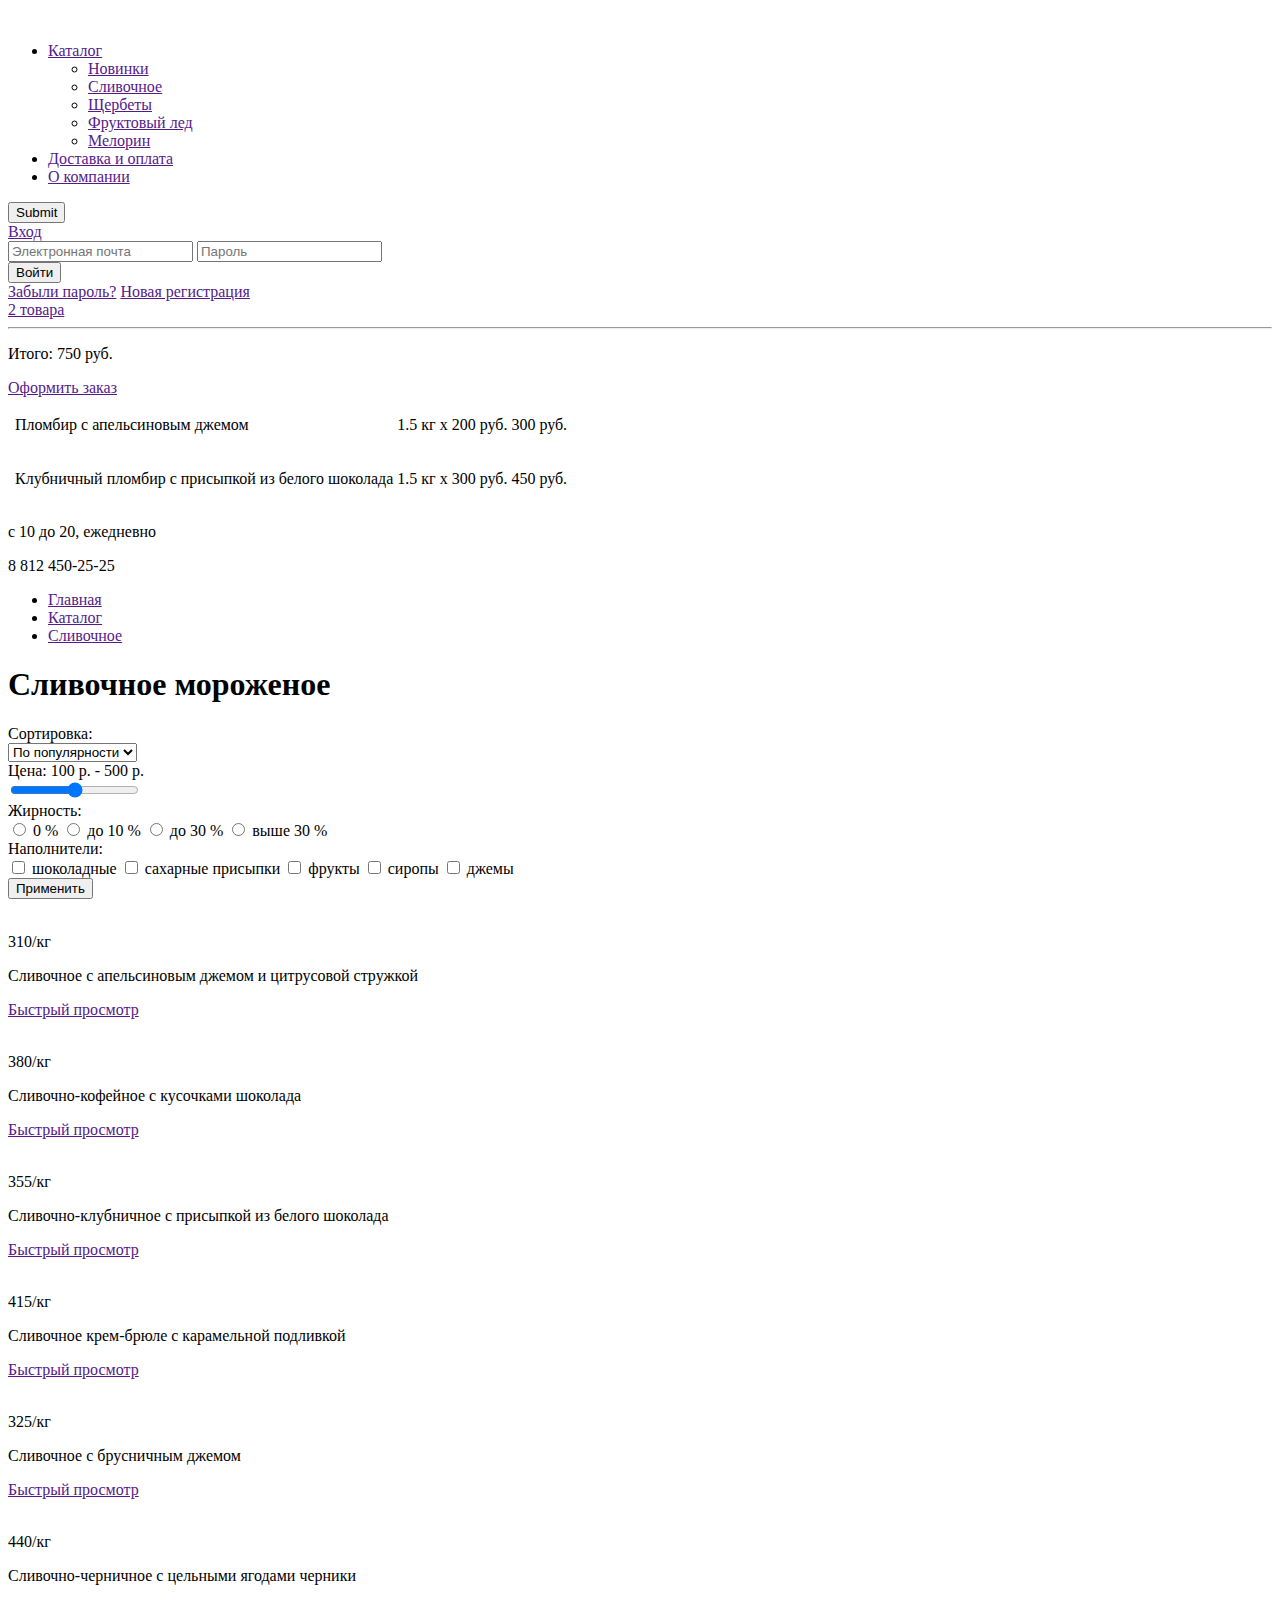
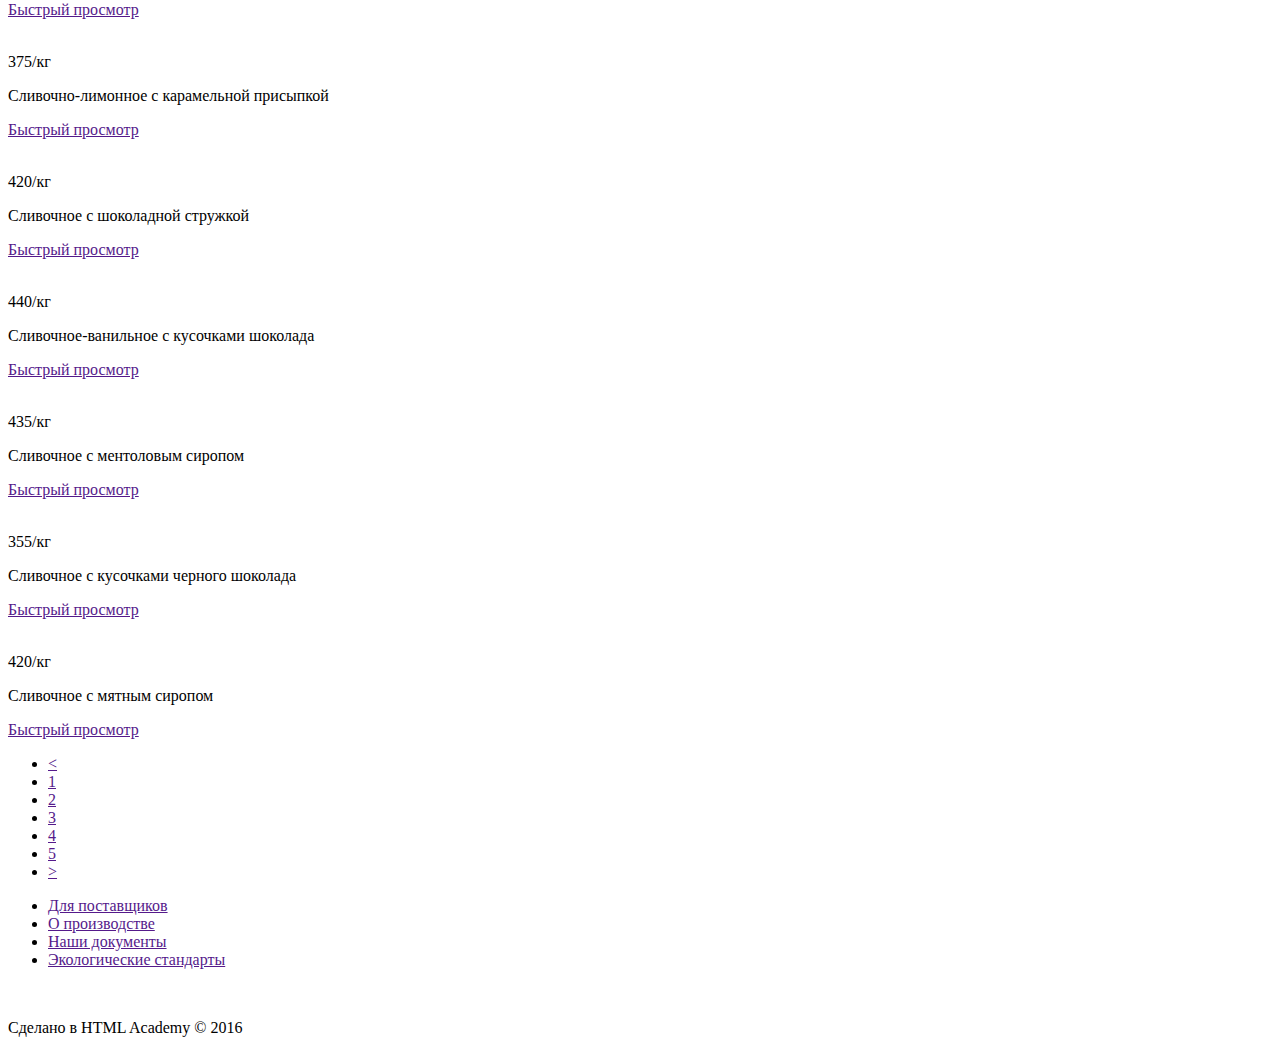
==== gllacy-catalog.html @ ba464c96 "Сделана заготовка css файла для index" ====
<!DOCTYPE html>
<html>
  <head>
    <meta charset="utf-8">
    <title></title>
  </head>
  <body>
    <div class="page-wrapper">
      <header class="page-header">
        <div class="page-header__wrapper">
          <div class="logo">
            <img src="" alt="">
          </div>
          <ul class="main-nav">
            <li href="" class="main-nav__item"><a href="" class="main-nav__link">Каталог</a></li>
              <ul class="inner-list">
                <li class="inner-list__item"><a href="" class="inner-list__link">Новинки</a></li>
                <li class="inner-list__item"><a href="" class="inner-list__link">Сливочное</a></li>
                <li class="inner-list__item"><a href="" class="inner-list__link">Щербеты</a></li>
                <li class="inner-list__item"><a href="" class="inner-list__link">Фруктовый лед</a></li>
                <li class="inner-list__item"><a href="" class="inner-list__link">Мелорин</a></li>
              </ul>
            </li>
            <li class="main-nav__item">
              <a href="" class="main-nav__link">Доставка и оплата</a>
            </li>
            <li class="main-nav__item">
              <a href="" class="main-nav__link">О компании</a>
            </li>
          </ul>
          <div class="userblock">
            <div class="userblock__item userblock__item--search">
              <form action="">
                <input type="submit" placeholder="Что ищем?">
              </form>
            </div>
            <div class="userblock__item">
              <a href="" class="userblock-link">Вход</a>
              <form action="">
                <div class="field-text  field-group">
                  <div class="field-text__wrapper">
                    <label class="field-text__item">
                      <input class="field-text__input" type="text" placeholder="Электронная почта">
                      <span class="field-text__text"></span>
                    </label>
                    <label class="field-text__item">
                      <input class="field-text__input" type="text" placeholder="Пароль">
                      <span class="field-text__text"></span>
                    </label>
                  </div>
                </div>
                <div class="field-action">
                  <input class="field-action__btn btn" type="submit" value="Войти">
                </div>
                <a href="" class="link">Забыли пароль?</a>
                <a href="" class="link">Новая регистрация</a>
              </form>
            </div>
            <div class="userblock__item">
              <a href="" class="userblock__link userblock__link--fullbasket">2 товара</a>
              <table class="userblock-basket">
                <tr class="userblock-basket__item">
                  <td>
                    <img src="" alt="" class="userblock-basket__img">
                  </td>
                  <td class="userblock-basket__description">
                    <p class="userblock-basket__description-text">Пломбир с апельсиновым джемом</p>
                  </td>
                  <td class="userblock-basket__weight">
                    <p class="userblock-basket__weight-text">1.5 кг x 200 руб.</p>
                  </td>
                  <td class="userblock-basket__prize">
                    <p class="userblock-basket__prize-text">300 руб.</p>
                  </td>
                </tr>
                <tr class="userblock-basket__item">
                  <td>
                    <img src="" alt="" class="userblock-basket__img">
                  </td>
                  <td class="userblock-basket__description">
                    <p class="userblock-basket__description-text">Клубничный пломбир с присыпкой из белого шоколада</p>
                  </td>
                  <td class="userblock-basket__weight">
                    <p class="userblock-basket__weight-text">1.5 кг x 300 руб.</p>
                  </td>
                  <td class="userblock-basket__prize">
                    <p class="userblock-basket__prize-text">450 руб.</p>
                  </td>
                </tr>
                <hr class="hr">
                <p class="userblock-basket__text">Итого: 750 руб.</p>
                <a href="" class="btn userblock-basket__link">Оформить заказ</a>
              </table>
            </div>
          </div>
          <div class="userblock-info">
            <p class="userblock-text">с 10 до 20, ежедневно</p>
            <p class="userblock-text userblock-text--bold">8 812 450-25-25</p>
          </div>
      </header>
      <main>
        <ul class="breadcrumbs">
          <li class="breadcrumbs-item"><a href="" class="breadcrumbs__link">Главная</a></li>
          <li class="breadcrumbs-item"><a href="" class="breadcrumbs__link">Каталог</a></li>
          <li class="breadcrumbs-item"><a href="" class="breadcrumbs__link">Сливочное</a></li>
        </ul>
        <h1>Сливочное мороженое</h1>
        <form>
          <div class="field-select  field-group">
            <div class="field-select__title">Сортировка:</div>
            <div class="field-select__wrapper">
              <label class="field-select__item">
                <select class="field-select__select" name="">
                  <option class="field-select__select-item">По популярности</option>
                  <option class="field-select__select-item">По Цене</option>
                  <option class="field-select__select-item">По рейтингу</option>
                </select>
              </label>
            </div>
          </div>
          <div class="field-checkbox  field-group">
            <div class="field-checkbox__title">Цена: 100 р. - 500 р.</div>
            <div class="field-checkbox__wrapper">
              <label class="field-checkbox__item">
                <input type="range" id="prize" name="dayscount" min="0" max="800" step="100">
              </label>
            </div>
          </div>
          <div class="field-radio  field-group">
            <div class="field-radio__title">Жирность:</div>
            <div class="field-radio__wrapper">
              <label class="field-radio__item">
                <input class="field-radio__input" type="radio">
                <span class="field-radio__text">0 %</span>
              </label>
              <label class="field-radio__item">
                <input class="field-radio__input" type="radio">
                <span class="field-radio__text">до 10 %</span>
              </label>
              <label class="field-radio__item">
                <input class="field-radio__input" type="radio">
                <span class="field-radio__text">до 30 %</span>
              </label>
              <label class="field-radio__item">
                <input class="field-radio__input" type="radio">
                <span class="field-radio__text">выше 30 %</span>
              </label>
            </div>
          </div>
          <div class="field-checkbox  field-group">
            <div class="field-checkbox__title">Наполнители:</div>
            <div class="field-checkbox__wrapper">
              <label class="field-checkbox__item">
                <input class="field-checkbox__input" type="checkbox">
                <span class="field-checkbox__text">шоколадные</span>
              </label>
              <label class="field-checkbox__item">
                <input class="field-checkbox__input" type="checkbox">
                <span class="field-checkbox__text">сахарные присыпки</span>
              </label>
              <label class="field-checkbox__item">
                <input class="field-checkbox__input" type="checkbox">
                <span class="field-checkbox__text">фрукты</span>
              </label>
              <label class="field-checkbox__item">
                <input class="field-checkbox__input" type="checkbox">
                <span class="field-checkbox__text">сиропы</span>
              </label>
              <label class="field-checkbox__item">
                <input class="field-checkbox__input" type="checkbox">
                <span class="field-checkbox__text">джемы</span>
              </label>
            </div>
          </div>
          <div class="field-action">
              <input class="field-action__btn btn" type="submit" value="Применить">
          </div>
        </form>
        <section class="products">
          <article class="product-item">
            <div class="product-item__img">
              <img src="" alt="">
            </div>
            <p class="product-item__prize"><span>310/</span>кг</p>
            <p class="product-item__description">Сливочное с апельсиновым джемом и цитрусовой стружкой</p>
            <a href="" class="product-item__link btn">Быстрый просмотр</a>
          </article>
          <article class="product-item">
            <div class="product-item__img">
              <img src="" alt="">
            </div>
            <p class="product-item__prize"><span>380/</span>кг</p>
            <p class="product-item__description">Сливочно-кофейное с кусочками шоколада</p>
            <a href="" class="product-item__link btn">Быстрый просмотр</a>
          </article>
          <article class="product-item">
            <div class="product-item__img">
              <img src="" alt="">
            </div>
            <p class="product-item__prize"><span>355/</span>кг</p>
            <p class="product-item__description">Сливочно-клубничное с присыпкой из белого шоколада</p>
            <a href="" class="product-item__link btn">Быстрый просмотр</a>
          </article>
          <article class="product-item">
            <div class="product-item__img">
              <img src="" alt="">
            </div>
            <p class="product-item__prize"><span>415/</span>кг</p>
            <p class="product-item__description">Сливочное крем-брюле с карамельной подливкой</p>
            <a href="" class="product-item__link btn">Быстрый просмотр</a>
          </article>
          <article class="product-item">
            <div class="product-item__img">
              <img src="" alt="">
            </div>
            <p class="product-item__prize"><span>325/</span>кг</p>
            <p class="product-item__description">Сливочное с брусничным джемом</p>
            <a href="" class="product-item__link btn">Быстрый просмотр</a>
          </article>
          <article class="product-item">
            <div class="product-item__img">
              <img src="" alt="">
            </div>
            <p class="product-item__prize"><span>440/</span>кг</p>
            <p class="product-item__description">Сливочно-черничное с цельными ягодами черники</p>
            <a href="" class="product-item__link btn">Быстрый просмотр</a>
          </article>
          <article class="product-item">
            <div class="product-item__img">
              <img src="" alt="">
            </div>
            <p class="product-item__prize"><span>375/</span>кг</p>
            <p class="product-item__description">Сливочно-лимонное с карамельной присыпкой</p>
            <a href="" class="product-item__link btn">Быстрый просмотр</a>
          </article>
          <article class="product-item">
            <div class="product-item__img">
              <img src="" alt="">
            </div>
            <p class="product-item__prize"><span>420/</span>кг</p>
            <p class="product-item__description">Сливочное с шоколадной стружкой</p>
            <a href="" class="product-item__link btn">Быстрый просмотр</a>
          </article>
          <article class="product-item">
            <div class="product-item__img">
              <img src="" alt="">
            </div>
            <p class="product-item__prize"><span>440/</span>кг</p>
            <p class="product-item__description">Сливочное-ванильное с кусочками шоколада</p>
            <a href="" class="product-item__link btn">Быстрый просмотр</a>
          </article>
          <article class="product-item">
            <div class="product-item__img">
              <img src="" alt="">
            </div>
            <p class="product-item__prize"><span>435/</span>кг</p>
            <p class="product-item__description">Сливочное с ментоловым сиропом</p>
            <a href="" class="product-item__link btn">Быстрый просмотр</a>
          </article>
          <article class="product-item">
            <div class="product-item__img">
              <img src="" alt="">
            </div>
            <p class="product-item__prize"><span>355/</span>кг</p>
            <p class="product-item__description">Сливочное с кусочками черного шоколада</p>
            <a href="" class="product-item__link btn">Быстрый просмотр</a>
          </article>
          <article class="product-item">
            <div class="product-item__img">
              <img src="" alt="">
            </div>
            <p class="product-item__prize"><span>420/</span>кг</p>
            <p class="product-item__description">Сливочное с мятным сиропом</p>
            <a href="" class="product-item__link btn">Быстрый просмотр</a>
          </article>
        </section>
        <ul class="pagination">
          <li class="pagination__item"><a href="" class="pagination__link"><</a></li>
          <li class="pagination__item"><a href="" class="pagination__link">1</a></li>
          <li class="pagination__item"><a href="" class="pagination__link">2</a></li>
          <li class="pagination__item"><a href="" class="pagination__link">3</a></li>
          <li class="pagination__item"><a href="" class="pagination__link">4</a></li>
          <li class="pagination__item"><a href="" class="pagination__link">5</a></li>
          <li class="pagination__item"><a href="" class="pagination__link">></a></li>
        </ul>
      </main>
      <footer class="page-footer">
        <div class="page-footer__wrapper">
          <div class="social-block">
            <a href="" class="social-item social-item--twitter"></a>
            <a href="" class="social-item social-item--instagram"></a>
            <a href="" class="social-item social-item--fb"></a>
            <a href="" class="social-item social-item--vk"></a>
          </div>
          <ul class="footer-links">
              <li class="footer-links__item"><a href="" class="footer-links__link">Для поставщиков</a></li>
              <li class="footer-links__item"><a href="" class="footer-links__link">О производстве</a></li>
              <li class="footer-links__item"><a href="" class="footer-links__link">Наши документы</a></li>
              <li class="footer-links__item"><a href="" class="footer-links__link">Экологические стандарты</a></li>
          </ul>
          <div class="copyright">
            <a class="copyright__link" href=""><img src="" alt=""></a>
            <p class="copyright__text">Сделано в HTML Academy &#169; 2016</p>
          </div>
        </div>
      </footer>
    </div>
  </body>
</html>
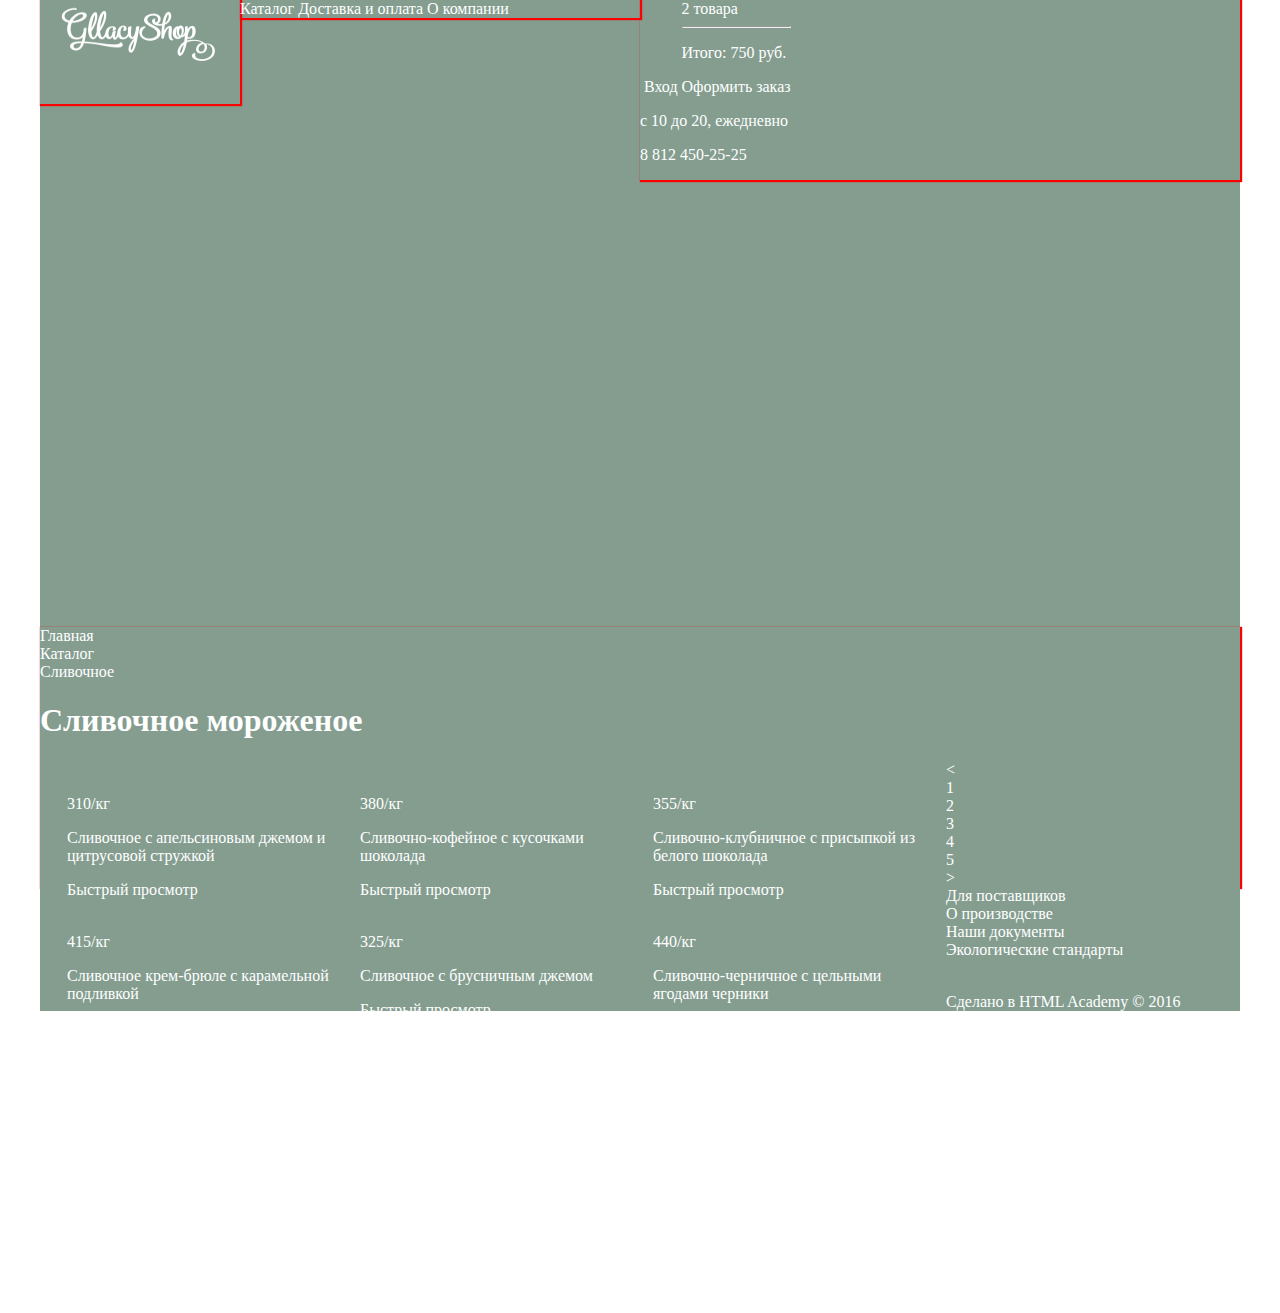
==== commit 3ee17eba: "Начал стилизовать сетку главной страницы" ====
--- a/gllacy-catalog.html
+++ b/gllacy-catalog.html
@@ -3,13 +3,14 @@
   <head>
     <meta charset="utf-8">
     <title></title>
+    <link href="css\gllacy.css" rel="stylesheet">
   </head>
   <body>
     <div class="page-wrapper">
       <header class="page-header">
         <div class="page-header__wrapper">
           <div class="logo">
-            <img src="" alt="">
+            <img src="img/gllacy-logo.png" alt="logo" width="200" height="100">
           </div>
           <ul class="main-nav">
             <li href="" class="main-nav__item"><a href="" class="main-nav__link">Каталог</a></li>
@@ -92,11 +93,12 @@
                 <a href="" class="btn userblock-basket__link">Оформить заказ</a>
               </table>
             </div>
-          </div>
-          <div class="userblock-info">
-            <p class="userblock-text">с 10 до 20, ежедневно</p>
-            <p class="userblock-text userblock-text--bold">8 812 450-25-25</p>
-          </div>
+            <div class="userblock-info">
+              <p class="userblock-text">с 10 до 20, ежедневно</p>
+              <p class="userblock-text userblock-text--bold">8 812 450-25-25</p>
+            </div>
+          </div>
+        </div>
       </header>
       <main>
         <ul class="breadcrumbs">
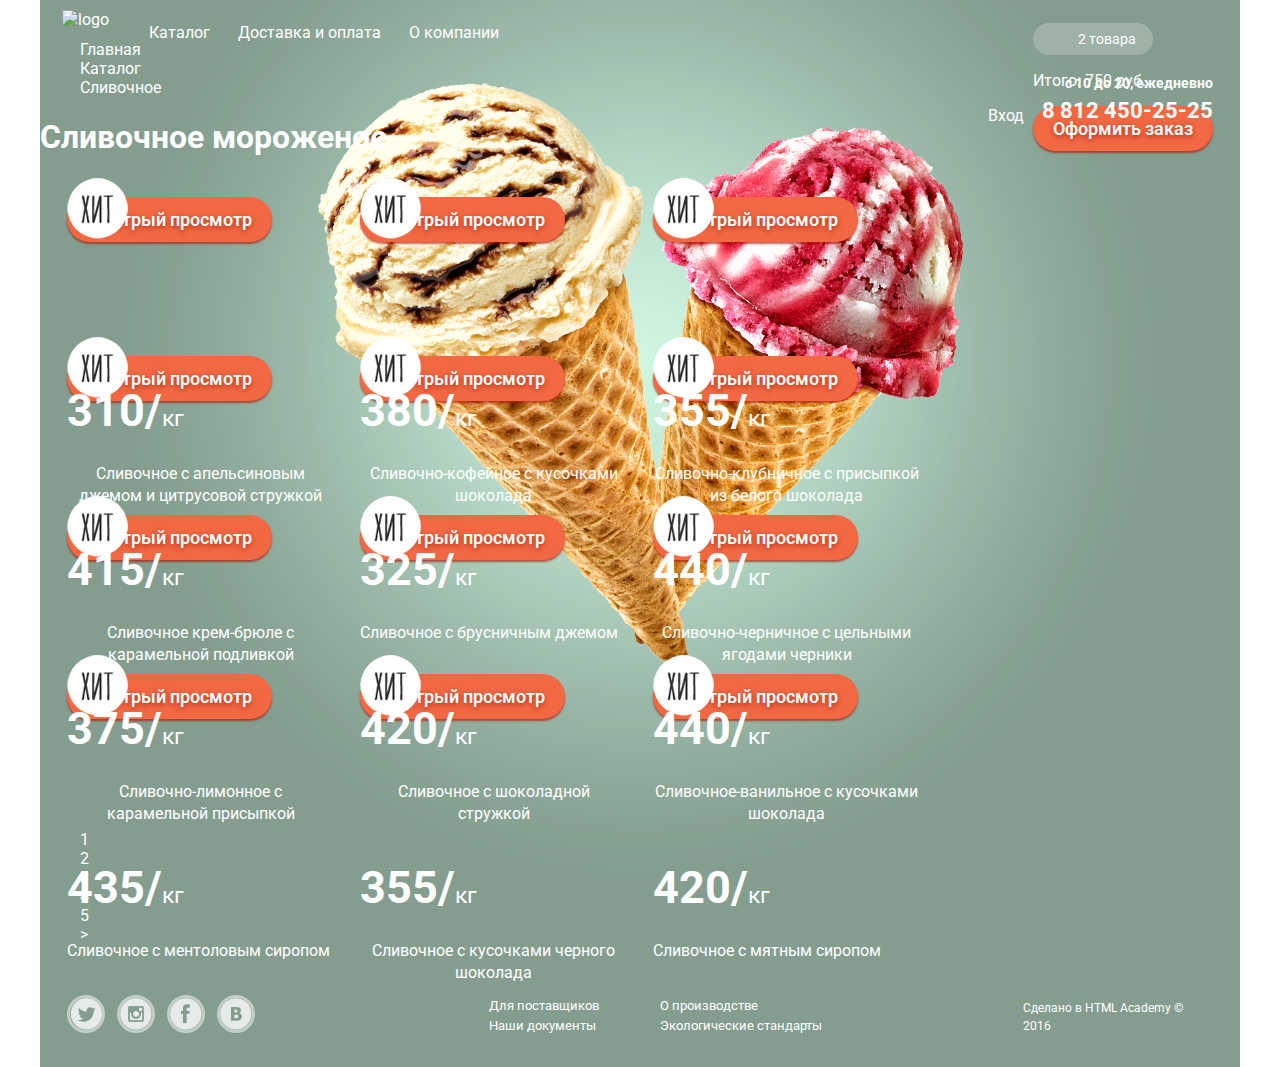
==== commit 0fcbaf0b: "Стилизовал главную страницу" ====
--- a/gllacy-catalog.html
+++ b/gllacy-catalog.html
@@ -2,7 +2,9 @@
 <html>
   <head>
     <meta charset="utf-8">
-    <title></title>
+    <title>Gllasy-catalog</title>
+    <link href="https://fonts.googleapis.com/css?family=Roboto" rel="stylesheet">
+    <link href="css\normalize.css" rel="stylesheet">
     <link href="css\gllacy.css" rel="stylesheet">
   </head>
   <body>
@@ -10,10 +12,10 @@
       <header class="page-header">
         <div class="page-header__wrapper">
           <div class="logo">
-            <img src="img/gllacy-logo.png" alt="logo" width="200" height="100">
+            <img src="img/logo.png" alt="logo" width="154" height="64">
           </div>
           <ul class="main-nav">
-            <li href="" class="main-nav__item"><a href="" class="main-nav__link">Каталог</a></li>
+            <li class="main-nav__item"><a href="" class="main-nav__link">Каталог</a>
               <ul class="inner-list">
                 <li class="inner-list__item"><a href="" class="inner-list__link">Новинки</a></li>
                 <li class="inner-list__item"><a href="" class="inner-list__link">Сливочное</a></li>
@@ -25,19 +27,19 @@
             <li class="main-nav__item">
               <a href="" class="main-nav__link">Доставка и оплата</a>
             </li>
-            <li class="main-nav__item">
-              <a href="" class="main-nav__link">О компании</a>
-            </li>
-          </ul>
-          <div class="userblock">
+              <li class="main-nav__item">
+                <a href="" class="main-nav__link">О компании</a>
+              </li>
+            </ul>
+            <div class="userblock">
             <div class="userblock__item userblock__item--search">
-              <form action="">
-                <input type="submit" placeholder="Что ищем?">
+              <form action="url">
+                <input type="text" placeholder="Что ищем?">
               </form>
             </div>
             <div class="userblock__item">
               <a href="" class="userblock-link">Вход</a>
-              <form action="">
+              <form action="url">
                 <div class="field-text  field-group">
                   <div class="field-text__wrapper">
                     <label class="field-text__item">
@@ -88,10 +90,9 @@
                     <p class="userblock-basket__prize-text">450 руб.</p>
                   </td>
                 </tr>
-                <hr class="hr">
-                <p class="userblock-basket__text">Итого: 750 руб.</p>
-                <a href="" class="btn userblock-basket__link">Оформить заказ</a>
               </table>
+              <p class="userblock-basket__text">Итого: 750 руб.</p>
+              <a href="" class="btn userblock-basket__link">Оформить заказ</a>
             </div>
             <div class="userblock-info">
               <p class="userblock-text">с 10 до 20, ежедневно</p>
@@ -112,7 +113,7 @@
             <div class="field-select__title">Сортировка:</div>
             <div class="field-select__wrapper">
               <label class="field-select__item">
-                <select class="field-select__select" name="">
+                <select class="field-select__select" name="sort">
                   <option class="field-select__select-item">По популярности</option>
                   <option class="field-select__select-item">По Цене</option>
                   <option class="field-select__select-item">По рейтингу</option>
@@ -179,105 +180,105 @@
           </div>
         </form>
         <section class="products">
-          <article class="product-item">
+          <div class="product-item">
             <div class="product-item__img">
               <img src="" alt="">
             </div>
             <p class="product-item__prize"><span>310/</span>кг</p>
             <p class="product-item__description">Сливочное с апельсиновым джемом и цитрусовой стружкой</p>
             <a href="" class="product-item__link btn">Быстрый просмотр</a>
-          </article>
-          <article class="product-item">
+          </div>
+          <div class="product-item">
             <div class="product-item__img">
               <img src="" alt="">
             </div>
             <p class="product-item__prize"><span>380/</span>кг</p>
             <p class="product-item__description">Сливочно-кофейное с кусочками шоколада</p>
             <a href="" class="product-item__link btn">Быстрый просмотр</a>
-          </article>
-          <article class="product-item">
+          </div>
+          <div class="product-item">
             <div class="product-item__img">
               <img src="" alt="">
             </div>
             <p class="product-item__prize"><span>355/</span>кг</p>
             <p class="product-item__description">Сливочно-клубничное с присыпкой из белого шоколада</p>
             <a href="" class="product-item__link btn">Быстрый просмотр</a>
-          </article>
-          <article class="product-item">
+          </div>
+          <div class="product-item">
             <div class="product-item__img">
               <img src="" alt="">
             </div>
             <p class="product-item__prize"><span>415/</span>кг</p>
             <p class="product-item__description">Сливочное крем-брюле с карамельной подливкой</p>
             <a href="" class="product-item__link btn">Быстрый просмотр</a>
-          </article>
-          <article class="product-item">
+          </div>
+          <div class="product-item">
             <div class="product-item__img">
               <img src="" alt="">
             </div>
             <p class="product-item__prize"><span>325/</span>кг</p>
             <p class="product-item__description">Сливочное с брусничным джемом</p>
             <a href="" class="product-item__link btn">Быстрый просмотр</a>
-          </article>
-          <article class="product-item">
+          </div>
+          <div class="product-item">
             <div class="product-item__img">
               <img src="" alt="">
             </div>
             <p class="product-item__prize"><span>440/</span>кг</p>
             <p class="product-item__description">Сливочно-черничное с цельными ягодами черники</p>
             <a href="" class="product-item__link btn">Быстрый просмотр</a>
-          </article>
-          <article class="product-item">
+          </div>
+          <div class="product-item">
             <div class="product-item__img">
               <img src="" alt="">
             </div>
             <p class="product-item__prize"><span>375/</span>кг</p>
             <p class="product-item__description">Сливочно-лимонное с карамельной присыпкой</p>
             <a href="" class="product-item__link btn">Быстрый просмотр</a>
-          </article>
-          <article class="product-item">
+          </div>
+          <div class="product-item">
             <div class="product-item__img">
               <img src="" alt="">
             </div>
             <p class="product-item__prize"><span>420/</span>кг</p>
             <p class="product-item__description">Сливочное с шоколадной стружкой</p>
             <a href="" class="product-item__link btn">Быстрый просмотр</a>
-          </article>
-          <article class="product-item">
+          </div>
+          <div class="product-item">
             <div class="product-item__img">
               <img src="" alt="">
             </div>
             <p class="product-item__prize"><span>440/</span>кг</p>
             <p class="product-item__description">Сливочное-ванильное с кусочками шоколада</p>
             <a href="" class="product-item__link btn">Быстрый просмотр</a>
-          </article>
-          <article class="product-item">
+          </div>
+          <div class="product-item">
             <div class="product-item__img">
               <img src="" alt="">
             </div>
             <p class="product-item__prize"><span>435/</span>кг</p>
             <p class="product-item__description">Сливочное с ментоловым сиропом</p>
             <a href="" class="product-item__link btn">Быстрый просмотр</a>
-          </article>
-          <article class="product-item">
+          </div>
+          <div class="product-item">
             <div class="product-item__img">
               <img src="" alt="">
             </div>
             <p class="product-item__prize"><span>355/</span>кг</p>
             <p class="product-item__description">Сливочное с кусочками черного шоколада</p>
             <a href="" class="product-item__link btn">Быстрый просмотр</a>
-          </article>
-          <article class="product-item">
+          </div>
+          <div class="product-item">
             <div class="product-item__img">
               <img src="" alt="">
             </div>
             <p class="product-item__prize"><span>420/</span>кг</p>
             <p class="product-item__description">Сливочное с мятным сиропом</p>
             <a href="" class="product-item__link btn">Быстрый просмотр</a>
-          </article>
+          </div>
         </section>
         <ul class="pagination">
-          <li class="pagination__item"><a href="" class="pagination__link"><</a></li>
+          <li class="pagination__item"><a href="" class="pagination__link"></a></li>
           <li class="pagination__item"><a href="" class="pagination__link">1</a></li>
           <li class="pagination__item"><a href="" class="pagination__link">2</a></li>
           <li class="pagination__item"><a href="" class="pagination__link">3</a></li>
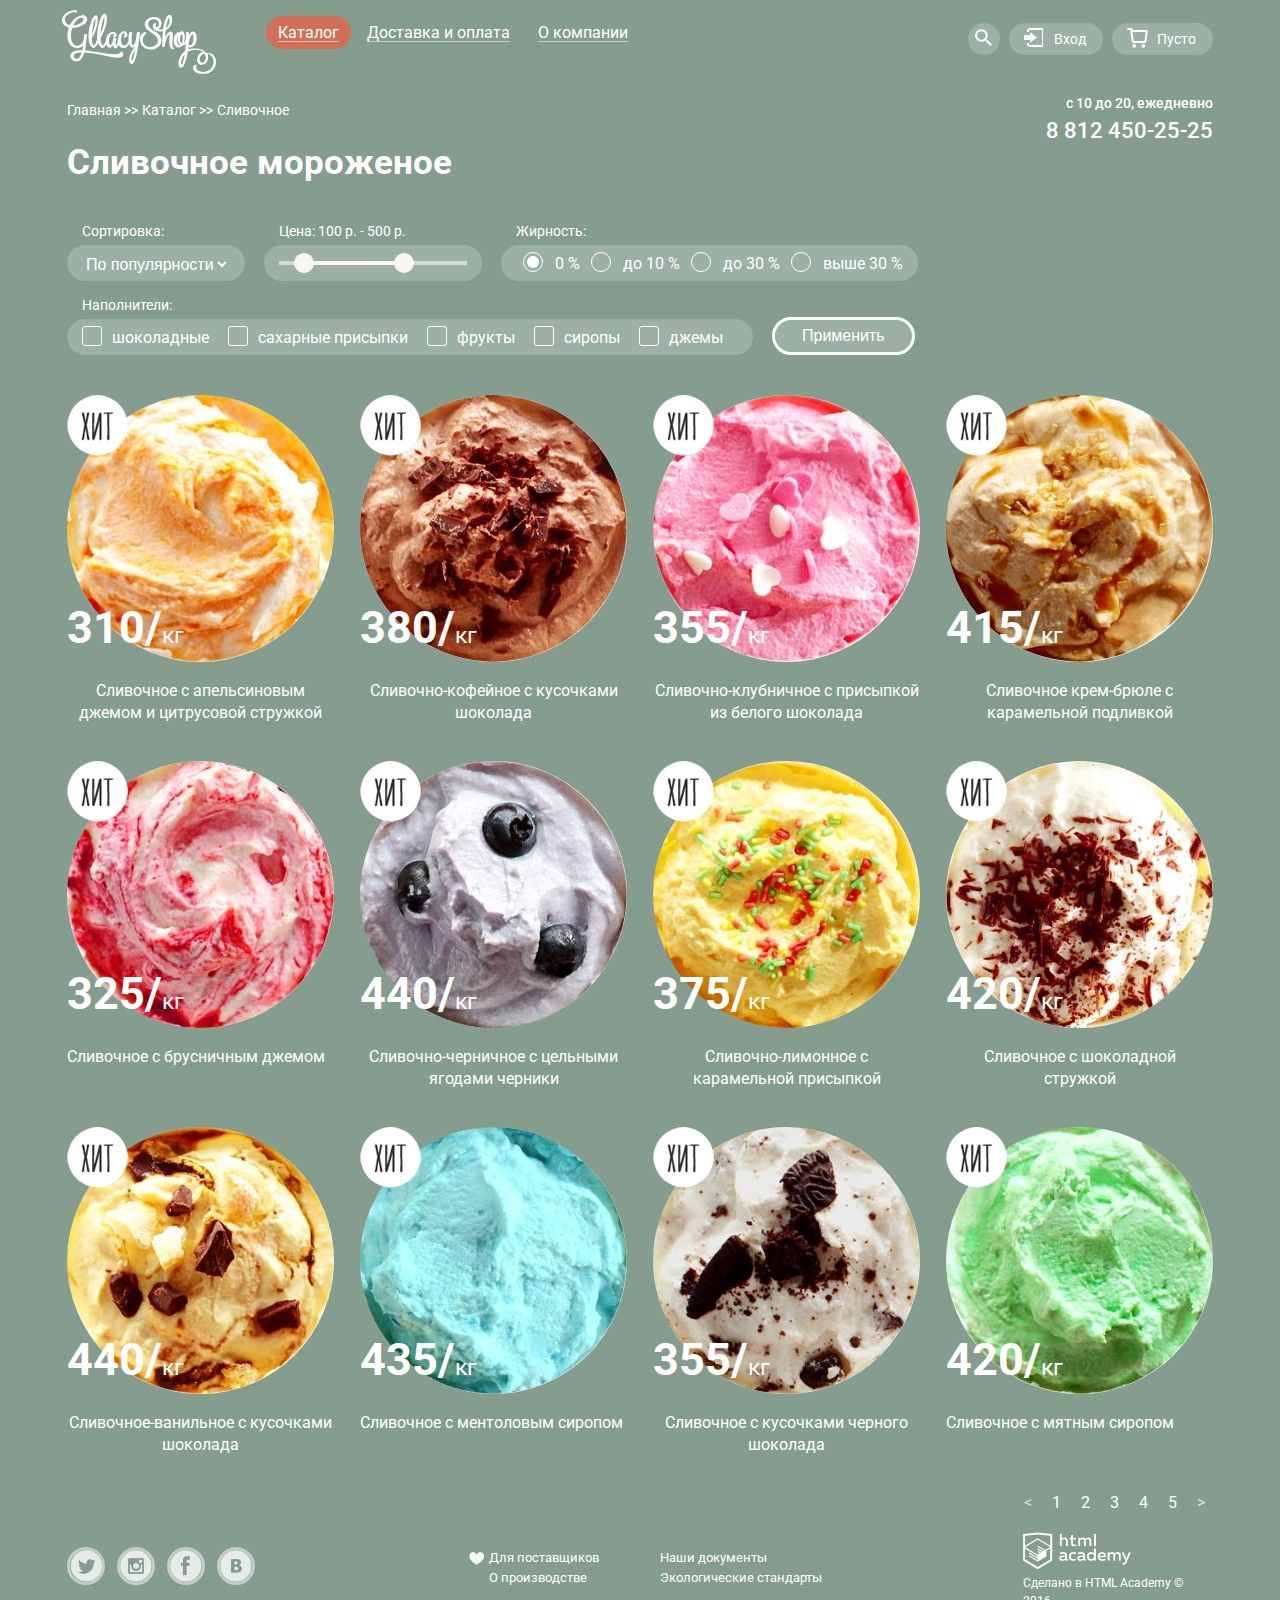
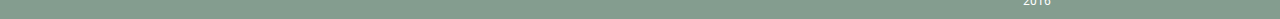
==== commit 6dacde08: "Стилизовал 2 страницы" ====
--- a/gllacy-catalog.html
+++ b/gllacy-catalog.html
@@ -4,20 +4,23 @@
     <meta charset="utf-8">
     <title>Gllasy-catalog</title>
     <link href="https://fonts.googleapis.com/css?family=Roboto" rel="stylesheet">
-    <link href="css\normalize.css" rel="stylesheet">
-    <link href="css\gllacy.css" rel="stylesheet">
+    <link href="css/normalize.css" rel="stylesheet">
+    <link href="css/gllacy.css" rel="stylesheet">
   </head>
   <body>
-    <div class="page-wrapper">
+    <div class="page-wrapper catalog">
       <header class="page-header">
         <div class="page-header__wrapper">
-          <div class="logo">
-            <img src="img/logo.png" alt="logo" width="154" height="64">
-          </div>
+          <a href="gllacy-index.html">
+            <div class="logo">
+              <img src="img/logo.svg" alt="logo" width="154" height="64">
+            </div>
+          </a>
           <ul class="main-nav">
-            <li class="main-nav__item"><a href="" class="main-nav__link">Каталог</a>
+            <li class="main-nav__item">
+              <a href="#" class="main-nav__link  on-page">Каталог</a>
               <ul class="inner-list">
-                <li class="inner-list__item"><a href="" class="inner-list__link">Новинки</a></li>
+                <li class="inner-list__item"><a href="" class="inner-list__link inner-list__link--bold">Новинки</a></li>
                 <li class="inner-list__item"><a href="" class="inner-list__link">Сливочное</a></li>
                 <li class="inner-list__item"><a href="" class="inner-list__link">Щербеты</a></li>
                 <li class="inner-list__item"><a href="" class="inner-list__link">Фруктовый лед</a></li>
@@ -27,32 +30,40 @@
             <li class="main-nav__item">
               <a href="" class="main-nav__link">Доставка и оплата</a>
             </li>
-              <li class="main-nav__item">
-                <a href="" class="main-nav__link">О компании</a>
-              </li>
-            </ul>
-            <div class="userblock">
+            <li class="main-nav__item">
+              <a href="" class="main-nav__link">О компании</a>
+            </li>
+          </ul>
+          <div class="userblock">
             <div class="userblock__item userblock__item--search">
-              <form action="url">
-                <input type="text" placeholder="Что ищем?">
-              </form>
-            </div>
-            <div class="userblock__item">
-              <a href="" class="userblock-link">Вход</a>
-              <form action="url">
+              <a href="" class="userblock__link userblock__link--search"></a>
+              <form action="url" class="search-form">
                 <div class="field-text  field-group">
                   <div class="field-text__wrapper">
                     <label class="field-text__item">
-                      <input class="field-text__input" type="text" placeholder="Электронная почта">
-                      <span class="field-text__text"></span>
-                    </label>
-                    <label class="field-text__item">
-                      <input class="field-text__input" type="text" placeholder="Пароль">
+                      <input class="field-text__input" type="text" placeholder="Что ищем?">
                       <span class="field-text__text"></span>
                     </label>
                   </div>
                 </div>
-                <div class="field-action">
+              </form>
+            </div>
+            <div class="userblock__item userblock__item--entrance">
+              <a href="" class="userblock__link userblock__link--entrance">Вход</a>
+              <form action="url" class="entrance-form">
+                <div class="field-text  field-group">
+                  <div class="field-text__wrapper">
+                    <label class="field-text__item">
+                      <input class="field-text__input field-text__input--margin" type="text" placeholder="Электронная почта">
+                      <span class="field-text__text"></span>
+                    </label>
+                    <label class="field-text__item">
+                      <input class="field-text__input field-text__input--margin" type="text" placeholder="Пароль">
+                      <span class="field-text__text"></span>
+                    </label>
+                  </div>
+                </div>
+                <div class="field-action field-action--entrance">
                   <input class="field-action__btn btn" type="submit" value="Войти">
                 </div>
                 <a href="" class="link">Забыли пароль?</a>
@@ -60,39 +71,7 @@
               </form>
             </div>
             <div class="userblock__item">
-              <a href="" class="userblock__link userblock__link--fullbasket">2 товара</a>
-              <table class="userblock-basket">
-                <tr class="userblock-basket__item">
-                  <td>
-                    <img src="" alt="" class="userblock-basket__img">
-                  </td>
-                  <td class="userblock-basket__description">
-                    <p class="userblock-basket__description-text">Пломбир с апельсиновым джемом</p>
-                  </td>
-                  <td class="userblock-basket__weight">
-                    <p class="userblock-basket__weight-text">1.5 кг x 200 руб.</p>
-                  </td>
-                  <td class="userblock-basket__prize">
-                    <p class="userblock-basket__prize-text">300 руб.</p>
-                  </td>
-                </tr>
-                <tr class="userblock-basket__item">
-                  <td>
-                    <img src="" alt="" class="userblock-basket__img">
-                  </td>
-                  <td class="userblock-basket__description">
-                    <p class="userblock-basket__description-text">Клубничный пломбир с присыпкой из белого шоколада</p>
-                  </td>
-                  <td class="userblock-basket__weight">
-                    <p class="userblock-basket__weight-text">1.5 кг x 300 руб.</p>
-                  </td>
-                  <td class="userblock-basket__prize">
-                    <p class="userblock-basket__prize-text">450 руб.</p>
-                  </td>
-                </tr>
-              </table>
-              <p class="userblock-basket__text">Итого: 750 руб.</p>
-              <a href="" class="btn userblock-basket__link">Оформить заказ</a>
+              <a href="" class="userblock__link userblock__link--basket">Пусто</a>
             </div>
             <div class="userblock-info">
               <p class="userblock-text">с 10 до 20, ежедневно</p>
@@ -103,12 +82,12 @@
       </header>
       <main>
         <ul class="breadcrumbs">
-          <li class="breadcrumbs-item"><a href="" class="breadcrumbs__link">Главная</a></li>
-          <li class="breadcrumbs-item"><a href="" class="breadcrumbs__link">Каталог</a></li>
+          <li class="breadcrumbs-item"><a href="" class="breadcrumbs__link breadcrumbs__link--after">Главная</a></li>
+          <li class="breadcrumbs-item"><a href="" class="breadcrumbs__link breadcrumbs__link--after">Каталог</a></li>
           <li class="breadcrumbs-item"><a href="" class="breadcrumbs__link">Сливочное</a></li>
         </ul>
         <h1>Сливочное мороженое</h1>
-        <form>
+        <form class="select-form">
           <div class="field-select  field-group">
             <div class="field-select__title">Сортировка:</div>
             <div class="field-select__wrapper">
@@ -123,29 +102,31 @@
           </div>
           <div class="field-checkbox  field-group">
             <div class="field-checkbox__title">Цена: 100 р. - 500 р.</div>
-            <div class="field-checkbox__wrapper">
-              <label class="field-checkbox__item">
-                <input type="range" id="prize" name="dayscount" min="0" max="800" step="100">
-              </label>
+            <div class="field-checkbox__wrapper field-checkbox__wrapper--range">
+              <div class="scale">
+                <div class="bar"></div>
+              </div>
+              <div class="toggle min-toggle"></div>
+              <div class="toggle max-toggle"></div>
             </div>
           </div>
           <div class="field-radio  field-group">
             <div class="field-radio__title">Жирность:</div>
             <div class="field-radio__wrapper">
               <label class="field-radio__item">
-                <input class="field-radio__input" type="radio">
+                <input class="field-radio__input" type="radio" name="fat" value="1" checked>
                 <span class="field-radio__text">0 %</span>
               </label>
               <label class="field-radio__item">
-                <input class="field-radio__input" type="radio">
+                <input class="field-radio__input" type="radio" name="fat" value="2">
                 <span class="field-radio__text">до 10 %</span>
               </label>
               <label class="field-radio__item">
-                <input class="field-radio__input" type="radio">
+                <input class="field-radio__input" type="radio" name="fat" value="3">
                 <span class="field-radio__text">до 30 %</span>
               </label>
               <label class="field-radio__item">
-                <input class="field-radio__input" type="radio">
+                <input class="field-radio__input" type="radio" name="fat" value="4">
                 <span class="field-radio__text">выше 30 %</span>
               </label>
             </div>
@@ -154,11 +135,11 @@
             <div class="field-checkbox__title">Наполнители:</div>
             <div class="field-checkbox__wrapper">
               <label class="field-checkbox__item">
-                <input class="field-checkbox__input" type="checkbox">
+                <input class="field-checkbox__input" type="checkbox"  >
                 <span class="field-checkbox__text">шоколадные</span>
               </label>
               <label class="field-checkbox__item">
-                <input class="field-checkbox__input" type="checkbox">
+                <input class="field-checkbox__input" type="checkbox"  >
                 <span class="field-checkbox__text">сахарные присыпки</span>
               </label>
               <label class="field-checkbox__item">
@@ -176,115 +157,163 @@
             </div>
           </div>
           <div class="field-action">
-              <input class="field-action__btn btn" type="submit" value="Применить">
+              <input class="select-form__btn" type="submit" value="Применить">
           </div>
         </form>
         <section class="products">
-          <div class="product-item">
-            <div class="product-item__img">
-              <img src="" alt="">
-            </div>
-            <p class="product-item__prize"><span>310/</span>кг</p>
-            <p class="product-item__description">Сливочное с апельсиновым джемом и цитрусовой стружкой</p>
-            <a href="" class="product-item__link btn">Быстрый просмотр</a>
-          </div>
-          <div class="product-item">
-            <div class="product-item__img">
-              <img src="" alt="">
+          <a href="#" class="products__link">
+            <article class="product-item product-item--hit">
+              <div class="product-item__img">
+                <img src="img/catalog-1.jpg" alt="">
+              </div>
+              <p class="product-item__prize"><span>310/</span>кг</p>
+              <p class="product-item__description">Сливочное с апельсиновым джемом и цитрусовой стружкой</p>
+              <div class="product-item__link-wrapper">
+                <a href="" class="product-item__link btn">Быстрый просмотр</a>
+              </div>
+            </article>
+          </a>
+          <a href="#" class="products__link">
+            <article class="product-item product-item--hit">
+            <div class="product-item__img">
+              <img src="img/catalog-2.jpg" alt="">
             </div>
             <p class="product-item__prize"><span>380/</span>кг</p>
             <p class="product-item__description">Сливочно-кофейное с кусочками шоколада</p>
-            <a href="" class="product-item__link btn">Быстрый просмотр</a>
-          </div>
-          <div class="product-item">
-            <div class="product-item__img">
-              <img src="" alt="">
+            <div class="product-item__link-wrapper">
+              <a href="" class="product-item__link btn">Быстрый просмотр</a>
+            </div>
+          </article>
+        </a>
+          <a href="#" class="products__link">
+            <article class="product-item product-item--hit">
+            <div class="product-item__img">
+              <img src="img/catalog-3.jpg" alt="">
             </div>
             <p class="product-item__prize"><span>355/</span>кг</p>
             <p class="product-item__description">Сливочно-клубничное с присыпкой из белого шоколада</p>
-            <a href="" class="product-item__link btn">Быстрый просмотр</a>
-          </div>
-          <div class="product-item">
-            <div class="product-item__img">
-              <img src="" alt="">
+            <div class="product-item__link-wrapper">
+              <a href="" class="product-item__link btn">Быстрый просмотр</a>
+            </div>
+          </article>
+        </a>
+          <a href="#" class="products__link">
+            <article class="product-item product-item--hit">
+            <div class="product-item__img">
+              <img src="img/catalog-4.jpg" alt="">
             </div>
             <p class="product-item__prize"><span>415/</span>кг</p>
             <p class="product-item__description">Сливочное крем-брюле с карамельной подливкой</p>
-            <a href="" class="product-item__link btn">Быстрый просмотр</a>
-          </div>
-          <div class="product-item">
-            <div class="product-item__img">
-              <img src="" alt="">
+            <div class="product-item__link-wrapper">
+              <a href="" class="product-item__link btn">Быстрый просмотр</a>
+            </div>
+          </article>
+        </a>
+          <a href="#" class="products__link">
+            <article class="product-item product-item--hit">
+            <div class="product-item__img">
+              <img src="img/catalog-5.jpg" alt="">
             </div>
             <p class="product-item__prize"><span>325/</span>кг</p>
             <p class="product-item__description">Сливочное с брусничным джемом</p>
-            <a href="" class="product-item__link btn">Быстрый просмотр</a>
-          </div>
-          <div class="product-item">
-            <div class="product-item__img">
-              <img src="" alt="">
+            <div class="product-item__link-wrapper">
+              <a href="" class="product-item__link btn">Быстрый просмотр</a>
+            </div>
+          </article>
+        </a>
+          <a href="#" class="products__link">
+            <article class="product-item product-item--hit">
+            <div class="product-item__img">
+              <img src="img/catalog-6.jpg" alt="">
             </div>
             <p class="product-item__prize"><span>440/</span>кг</p>
             <p class="product-item__description">Сливочно-черничное с цельными ягодами черники</p>
-            <a href="" class="product-item__link btn">Быстрый просмотр</a>
-          </div>
-          <div class="product-item">
-            <div class="product-item__img">
-              <img src="" alt="">
+            <div class="product-item__link-wrapper">
+              <a href="" class="product-item__link btn">Быстрый просмотр</a>
+            </div>
+          </article>
+        </a>
+          <a href="#" class="products__link">
+            <article class="product-item product-item--hit">
+            <div class="product-item__img">
+              <img src="img/catalog-7.jpg" alt="">
             </div>
             <p class="product-item__prize"><span>375/</span>кг</p>
             <p class="product-item__description">Сливочно-лимонное с карамельной присыпкой</p>
-            <a href="" class="product-item__link btn">Быстрый просмотр</a>
-          </div>
-          <div class="product-item">
-            <div class="product-item__img">
-              <img src="" alt="">
+            <div class="product-item__link-wrapper">
+              <a href="" class="product-item__link btn">Быстрый просмотр</a>
+            </div>
+          </article>
+        </a>
+          <a href="#" class="products__link">
+            <article class="product-item product-item--hit">
+            <div class="product-item__img">
+              <img src="img/catalog-8.jpg" alt="">
             </div>
             <p class="product-item__prize"><span>420/</span>кг</p>
             <p class="product-item__description">Сливочное с шоколадной стружкой</p>
-            <a href="" class="product-item__link btn">Быстрый просмотр</a>
-          </div>
-          <div class="product-item">
-            <div class="product-item__img">
-              <img src="" alt="">
+            <div class="product-item__link-wrapper">
+              <a href="" class="product-item__link btn">Быстрый просмотр</a>
+            </div>
+          </article>
+        </a>
+          <a href="#" class="products__link">
+            <article class="product-item product-item--hit">
+            <div class="product-item__img">
+              <img src="img/catalog-9.jpg" alt="">
             </div>
             <p class="product-item__prize"><span>440/</span>кг</p>
             <p class="product-item__description">Сливочное-ванильное с кусочками шоколада</p>
-            <a href="" class="product-item__link btn">Быстрый просмотр</a>
-          </div>
-          <div class="product-item">
-            <div class="product-item__img">
-              <img src="" alt="">
+            <div class="product-item__link-wrapper">
+              <a href="" class="product-item__link btn">Быстрый просмотр</a>
+            </div>
+          </article>
+        </a>
+          <a href="#" class="products__link">
+            <article class="product-item product-item--hit">
+            <div class="product-item__img">
+              <img src="img/catalog-10.jpg" alt="">
             </div>
             <p class="product-item__prize"><span>435/</span>кг</p>
             <p class="product-item__description">Сливочное с ментоловым сиропом</p>
-            <a href="" class="product-item__link btn">Быстрый просмотр</a>
-          </div>
-          <div class="product-item">
-            <div class="product-item__img">
-              <img src="" alt="">
+            <div class="product-item__link-wrapper">
+              <a href="" class="product-item__link btn">Быстрый просмотр</a>
+            </div>
+          </article>
+        </a>
+          <a href="#" class="products__link">
+            <article class="product-item product-item--hit">
+            <div class="product-item__img">
+              <img src="img/catalog-11.jpg" alt="">
             </div>
             <p class="product-item__prize"><span>355/</span>кг</p>
             <p class="product-item__description">Сливочное с кусочками черного шоколада</p>
-            <a href="" class="product-item__link btn">Быстрый просмотр</a>
-          </div>
-          <div class="product-item">
-            <div class="product-item__img">
-              <img src="" alt="">
+            <div class="product-item__link-wrapper">
+              <a href="" class="product-item__link btn">Быстрый просмотр</a>
+            </div>
+          </article>
+        </a>
+          <a href="#" class="products__link">
+            <article class="product-item product-item--hit">
+            <div class="product-item__img">
+              <img src="img/catalog-12.jpg" alt="">
             </div>
             <p class="product-item__prize"><span>420/</span>кг</p>
             <p class="product-item__description">Сливочное с мятным сиропом</p>
-            <a href="" class="product-item__link btn">Быстрый просмотр</a>
-          </div>
+            <div class="product-item__link-wrapper">
+              <a href="" class="product-item__link btn">Быстрый просмотр</a>
+            </div>
+          </article>
+        </a>
         </section>
         <ul class="pagination">
-          <li class="pagination__item"><a href="" class="pagination__link"></a></li>
+          <li class="pagination__item"><a href="" class="pagination__link pagination__link--background"><</a></li>
           <li class="pagination__item"><a href="" class="pagination__link">1</a></li>
           <li class="pagination__item"><a href="" class="pagination__link">2</a></li>
           <li class="pagination__item"><a href="" class="pagination__link">3</a></li>
           <li class="pagination__item"><a href="" class="pagination__link">4</a></li>
           <li class="pagination__item"><a href="" class="pagination__link">5</a></li>
-          <li class="pagination__item"><a href="" class="pagination__link">></a></li>
+          <li class="pagination__item"><a href="" class="pagination__link pagination__link--background">></a></li>
         </ul>
       </main>
       <footer class="page-footer">
@@ -296,17 +325,19 @@
             <a href="" class="social-item social-item--vk"></a>
           </div>
           <ul class="footer-links">
-              <li class="footer-links__item"><a href="" class="footer-links__link">Для поставщиков</a></li>
+              <li class="footer-links__item"><a href="" class="footer-links__link footer-links__link--img">Для поставщиков</a></li>
+              <li class="footer-links__item"><a href="" class="footer-links__link">Наши документы</a></li>
               <li class="footer-links__item"><a href="" class="footer-links__link">О производстве</a></li>
-              <li class="footer-links__item"><a href="" class="footer-links__link">Наши документы</a></li>
               <li class="footer-links__item"><a href="" class="footer-links__link">Экологические стандарты</a></li>
           </ul>
           <div class="copyright">
-            <a class="copyright__link" href=""><img src="" alt=""></a>
+            <a class="copyright__link" href=""><img src="img/logo-html.png" alt="" width="108" height="38"></a>
             <p class="copyright__text">Сделано в HTML Academy &#169; 2016</p>
           </div>
         </div>
       </footer>
     </div>
+    <script src="js/jquery.js"></script>
+    <script src="js/script.js"></script>
   </body>
 </html>
--- a/css/gllacy.css
+++ b/css/gllacy.css
@@ -0,0 +1,1470 @@
+.slider-input {
+  display: none;
+}
+
+html {
+ box-sizing: border-box;
+}
+
+body {
+  font-family: 'Roboto','Open Sans', sans-serif;
+  margin: auto;
+  color: #ffffff;
+  box-sizing: border-box;
+}
+
+ul {
+  list-style: none;
+}
+
+input {
+  border: 0px;
+  outline:none;
+}
+
+a, .btn {
+  cursor: pointer;
+  text-decoration: none;
+  color: #ffffff;
+}
+
+a:hover,
+a:active {
+  color: #e84d37;
+}
+
+.btn:hover,
+.btn:active {
+  color: #ffffff;
+ }
+
+.page-wrapper {
+  min-width: 940px;
+  background-image: url(../img/slide-1.png);
+  background-repeat: no-repeat;
+  background-position: top center;
+  transition: 0.5s;
+}
+
+.catalog {
+  background: #849d8f;
+}
+
+.page-header {
+  margin-bottom: 370px;
+}
+
+.page-header__wrapper::before {
+  content: "";
+  display: table;
+  clear: both;
+}
+
+.page-header__wrapper {
+  width: 1200px;
+  margin: auto;
+}
+
+.logo {
+  position: relative;
+  padding-left: 22px;
+  padding-top: 10px;
+  float: left;
+}
+
+.logo__link {
+  cursor: pointer;
+}
+
+.main-nav {
+  margin: 0px;
+  padding: 0px;
+  position: relative;
+  margin-left: 50px;
+  margin-top: 23px;
+  float: left;
+}
+
+.main-nav__item {
+  display: inline-block;
+  padding-bottom: 20px;
+}
+
+.main-nav__link::after {
+  box-sizing: border-box;
+  display: block;
+  content: "";
+  position: absolute;
+  background: rgba(255, 255, 255, 0.5);
+  height: 1px;
+  bottom: 7px;
+  left: 12px;
+  right: 12px;
+}
+
+.main-nav__link {
+  box-sizing: border-box;
+  position: relative;
+  font-size: 16px;
+  line-height: 18px;
+  padding: 7px 12px;
+  cursor: pointer;
+}
+
+.main-nav__link:hover {
+  background: rgba(255, 255, 255, 0.7);
+  color: #232323;
+  border-radius: 16px;
+  font-weight: bold;
+  z-index: 400;
+}
+
+.main-nav__link:focus {
+  box-shadow: inset 0px 3px 10px 0px rgba(0,0,0,0.7);
+}
+
+.inner-list {
+  display: none;
+  box-sizing: border-box;
+  position: absolute;
+  background: rgba(255, 255, 255, 0.7);
+  color: #232323;
+  top: 35px;
+  left: -7px;
+  border-radius: 5px;
+  padding: 0px;
+  z-index: 400;
+}
+
+.inner-list__item:before {
+  display: block;
+  width: 123px;
+  height: 1px;
+  background: #929190;
+  position: absolute;
+  bottom: 0px;
+  margin: auto;
+  z-index: 200;
+}
+
+.main-nav__item:hover .inner-list {
+  display: block;
+}
+
+.inner-list__item {
+
+}
+
+.inner-list__link {
+  display: inline-block;
+  box-sizing: border-box;
+  width: 143px;
+  text-align: left;
+  margin: 0px;
+  padding-left: 20px;
+  padding-top: 11px;
+  padding-bottom: 11px;
+  font-size: 14px;
+  line-height: 16px;
+  color: #232323;
+}
+
+.inner-list__link--bold {
+  font-weight: bold;
+}
+
+.inner-list__link--bold::after {
+  box-sizing: border-box;
+  display: block;
+  content: "";
+  position: absolute;
+  background: rgb(209, 208, 206);
+  height: 1px;
+  top: 35px;
+  left: 12px;
+  right: 12px;
+}
+
+.inner-list__link:active {
+  background: rgba(204, 102, 102, 0.5);
+}
+
+.inner-list__link:hover {
+  background: rgba(204, 102, 102, 0.2);
+}
+
+.userblock {
+  position: relative;
+  margin-right: 27px;
+  margin-top: 23px;
+  float: right;
+}
+
+.userblock__item {
+  position: relative;
+  display: inline-block;
+  margin: 0px;
+  padding: 0px;
+  padding-bottom: 20px;
+  vertical-align: middle;
+  margin-left: 5px;
+}
+
+.userblock__link:hover {
+  background: #f8f7f4;
+  color: #232323;
+  border-radius: 16px;
+}
+
+.userblock__item--search input {
+  width: 310px;
+}
+
+form {
+margin: 0px;
+display: none;
+position: absolute;
+box-sizing: border-box;
+padding: 20px 15px;
+background: #f8f7f4;
+border-radius: 5px;
+box-shadow: 5px 20px 50px 0px #555555;
+z-index: 300;
+}
+
+.userblock__item--search:hover .search-form {
+  display: block;
+}
+
+.userblock__item--entrance:hover .entrance-form {
+  display: block;
+}
+
+.search-form {
+  width: 340px;
+  right: 0px;
+  top: 40px;
+  }
+
+.entrance-form {
+  width: 277px;
+  top: 40px;
+  right: 0px;
+  z-index: 400;
+}
+
+.entrance-form a {
+  color: #323232;
+  padding-left: 120px;
+  font-size: 13px;
+  line-height: 24px;
+  text-decoration: underline;
+}
+
+.entrance-form a:hover,
+.entrance-form a:active {
+  color: #e84d37;
+}
+
+.field-action--entrance .field-action__btn {
+  position: absolute;
+  bottom: 22px;
+  left: 15px;
+}
+
+.field-text {
+
+}
+
+.field-group {
+
+}
+
+.field-text__wrapper {
+
+}
+
+.field-text__item {
+  box-sizing: border-box;
+}
+
+.field-text__input {
+  margin: 0px;
+  box-sizing: border-box;
+  display: inline-block;
+  width: 100%;
+  color: #999999;
+  font-size: 14px;
+  line-height: 24px;
+  padding: 12px 15px;
+  border-radius: 5px;
+  border: 2px solid #d3d3d2;
+  color: #999999;
+}
+
+.field-text__input--margin {
+  margin-bottom: 20px;
+}
+
+.field-text__input:focus {
+  border-radius: 5px;
+  border: 2px solid #d3d3d2;
+}
+
+.field-text__text {
+
+}
+
+.userblock__link {
+  position: relative;
+  display: inline-block;
+  margin: 0px;
+  vertical-align: middle;
+  font-size: 14px;
+  line-height: 16px;
+  background-color: rgba(255,255,255, 0.2);
+  border-radius: 16px;
+  height: 16px;
+  padding-left: 45px;
+  padding-right: 17px;
+  padding-top: 8px;
+  padding-bottom: 8px;
+}
+
+.userblock__link--entrance::before {
+  position: absolute;
+  left: 15px;
+  top: 5px;
+  height: 21px;
+  width: 19px;
+  background: url(../img/sprite.png) no-repeat -36px -5px;
+  display: inline-block;
+  content: "";
+  vertical-align: middle;
+
+}
+
+.userblock__link--basket::before {
+  position: absolute;
+  left: 15px;
+  top: 5px;
+  width: 21px;
+  height: 20px;
+  display: inline-block;
+  content: "";
+  background:url(../img/sprite.png) no-repeat -5px -5px;
+  vertical-align: middle;
+
+}
+
+.userblock__link--search {
+  display: inline-block;
+  width: 32px;
+  height: 16px;
+  margin: 0px;
+  padding: 8px 0px;
+  background-image: url(../img/sprite.png);
+  background-position: -116px -149px;
+}
+
+.field-text__item--search {
+  width: 340px;
+}
+
+/*.userblock__link--search::before {
+  position: absolute;
+  left: 8px;
+  top: 6px;
+  content: url(../img/sprite.png);
+  vertical-align: middle;
+}*/
+
+.field-action {
+  display: inline-block;
+  vertical-align: bottom;
+  border: 3px solid #ffffff;
+  border-radius: 20px;
+}
+
+.field-action__btn {
+
+}
+
+.btn {
+  display: inline-block;
+  padding: 13px 20px;
+  font-weight: 600;
+  vertical-align: top;
+  color: #ffffff;
+  font-size: 18px;
+  border-radius: 100px;
+  text-decoration: none;
+  text-shadow: 0 2px 5px rgba(160, 32, 11, 0.76);
+  background: #f26843;
+  box-shadow: 0 2px 2px rgba(172, 16, 0, 0.64);
+}
+
+.btn:hover {
+  background: #f98b76;
+}
+
+.btn:active {
+  background: #f26843;
+  box-shadow: inset 0px 3px 10px 0px rgba(0,0,0,0.7);
+}
+
+.banner-btn {
+  display: inline-block;
+  margin-right: 20px;
+  margin-bottom: 23px;
+  cursor: pointer;
+  position: relative;
+  float: right;
+}
+
+.link {
+
+}
+
+.userblock__link {
+
+}
+
+.userblock__link--fullbasket {
+
+}
+
+.userblock-basket {
+  display: none;
+}
+
+.userblock-basket__item {
+
+}
+
+.userblock-basket__img {
+
+}
+
+.userblock-basket__description {
+
+}
+
+.userblock-basket__description-text {
+
+}
+
+.userblock-basket__weight {
+
+}
+
+.userblock-basket__weight-text {
+
+}
+
+.userblock-basket__prize {
+
+}
+
+.userblock-basket__prize-text {
+
+}
+
+.hr {
+
+}
+
+.userblock-basket__text {
+
+}
+
+.userblock-basket__link {
+
+}
+
+.userblock-info {
+  position: absolute;
+  margin-top: 18px;
+  float: right;
+  text-align: right;
+}
+
+.userblock-text {
+  display: inline-block;
+  font-size: 14px;
+  line-height: 16px;
+  font-weight: 500;
+  margin: 0px;
+  margin-bottom: 8px;
+}
+
+.userblock-text--bold {
+  display: inline-block;
+  font-size: 22px;
+  line-height: 24px;
+  font-weight: 500;
+  margin: 0px;
+}
+
+table {
+  display: none;
+}
+
+/*Слайдер*/
+.slider {
+  width: 1200px;
+  margin: auto;
+  position: relative;
+  text-align: center;
+  color: #ffffff;
+}
+
+.slide {
+  display: none;
+}
+
+.slide-title {
+  width: 700px;
+  font-weight: 800;
+  font-size: 60px;
+  margin: 0px auto;
+  margin-bottom: 30px;
+}
+
+.slide-btn {
+  display: inline-block;
+  padding: 12px 50px;
+  font-weight: 600;
+  font-size: 31px;
+  vertical-align: top;
+  color: #ffffff;
+  text-decoration: none;
+  text-shadow: 0 2px 5px rgba(160, 32, 11, 0.76);
+  background: #f26843;
+  border-radius: 100px;
+  box-shadow: 0 2px 2px rgba(172, 16, 0, 0.64);
+}
+
+.slider-controls {
+  position: absolute;
+  bottom: 25px;
+  left: 27px;
+  z-index: 20;
+  font-size: 0px;
+}
+
+.slider-controls label:hover {
+  background: #ffffff;
+  opacity: 0.6;
+}
+
+.slider-controls label:active {
+  background: #ffffff;
+  opacity: 1;
+}
+
+.slider-controls label {
+  display: inline-block;
+  width: 17px;
+  height: 17px;
+  margin-right: 8px;
+  vertical-align: top;
+  background-color: transparent;
+  border: 2px solid #ffffff;
+  border-radius: 50%;
+  cursor: pointer;
+}
+
+#btn-1:checked ~ .page-wrapper #slide1,
+#btn-2:checked ~ .page-wrapper #slide2,
+#btn-3:checked ~ .page-wrapper #slide3 {
+  display: block;
+}
+
+#btn-1:checked ~ .page-wrapper label[for="btn-1"],
+#btn-2:checked ~ .page-wrapper label[for="btn-2"],
+#btn-3:checked ~ .page-wrapper label[for="btn-3"] {
+  background: #ffffff;
+}
+
+#btn-1:checked ~ .page-wrapper {
+  background-image:  url(../img/slide-1.png);
+  background-color: #849d8f;
+}
+
+#btn-2:checked ~ .page-wrapper {
+  background-image:  url(../img/slide-2.png);
+  background-color: #8996a6;
+}
+
+#btn-3:checked ~ .page-wrapper {
+  background-image:  url(../img/slide-3.png);
+  background-color: #9d8b84;
+}
+
+main {
+  margin: auto;
+  margin-top: 40px;
+  width: 1200px;
+}
+
+main::after {
+  display: table;
+  content: "";
+  clear: both;
+}
+
+.banners {
+  width: 1146px;
+  margin: auto;
+  margin-bottom: 40px;
+}
+
+
+.banners__wrapper {
+  width: 1146px;
+  margin: auto;
+  margin-bottom: 40px;
+}
+
+.banners__wrapper::after {
+  display: table;
+  content: "";
+  clear: both;
+}
+
+.banner {
+  position: relative;
+  width: 560px;
+  float: left;
+  margin-right: 26px;
+  border-radius: 20px;
+}
+
+.banner--raspberries {
+  background-image: url(../img/raspberries.jpg);
+  background-repeat: no-repeat;
+}
+
+.banner--chocolate {
+  background-image: url(../img/chocolate.jpg);
+  background-repeat: no-repeat;
+}
+
+.banner--right {
+  margin-right: 0px;
+}
+
+.banner__title {
+  display: inline-block;
+  font-size: 35px;
+  line-height: 41px;
+  font-weight: 600;
+  padding: 16px 20px;
+  vertical-align: top;
+  margin: 0px;
+}
+
+.banner__text {
+  padding: 0px;
+  font-size: 18px;
+  line-height: 22px;
+  padding: 0px 20px 45px;
+  margin: 0px;
+}
+
+.products {
+  position: relative;
+  width: 1146px;
+  margin: auto;
+}
+
+.products::after {
+  display: table;
+  content: "";
+  clear: both;
+}
+
+.products__link {
+  z-index: 10;
+}
+
+.product-item {
+  position: relative;
+  width: 267px;
+  float: left;
+  margin-right: 26px;
+  margin-bottom: 95px;
+}
+
+.product-item img {
+  border-radius: 50%;
+}
+
+.product-item:nth-of-type(4n) {
+  margin-right: 0px;
+}
+
+.product-item__link-wrapper {
+  display: none;
+}
+
+/*.product-item:hover {
+  background: rgba(255, 255, 255, 0.3);
+}*/
+
+.product-item:hover .product-item__link-wrapper {
+  display: block;
+  position: absolute;
+  background: rgba(255, 255, 255, 0.2);
+  z-index: 20;
+  top: -10px;
+  left: -13px;
+  height: 420px;
+  width: 293px;
+  box-sizing: border-box;
+  text-align: center;
+  border-radius: 5px;
+}
+
+.product-item__link {
+  margin-top: 360px;
+}
+/*.products-link:hover .product-item {
+  color: #ffffff;
+  background: rgba(255, 255, 255, 0.5);
+}*/
+
+.product-item:hover {
+
+}
+
+.product-item::before {
+  content: "";
+  width: 61px;
+  height: 61px;
+  position: absolute;
+  z-index: 2;
+  background: url(../img/sprite.png) no-repeat -134px -5px;
+}
+
+.product-item--right {
+  margin-right: 0px;
+}
+
+.product-item--hit {
+
+}
+
+.product-item__img {
+  border-radius: 50%;
+}
+
+.product-item__prize {
+  margin: 0px;
+  position: absolute;
+  top: 210px;
+  font-size: 23px;
+  line-height: 45px;
+  z-index: 10;
+}
+
+.product-item__prize span {
+  font-size: 45px;
+  font-weight: bolder;
+}
+
+.product-item__description {
+  text-align: center;
+  position: absolute;
+  top: 285px;
+  margin: 0px;
+  font-size: 16px;
+  line-height: 22px;
+}
+
+.features {
+  margin: 0px;
+  padding: 0px;
+  position: relative;
+  width: 1146px;
+  margin: auto;
+  margin-bottom: 40px;
+  border-radius: 20px;
+  background-image: url(../img/wafer.jpg);
+  background-repeat: repeat;
+  box-sizing: border-box;
+}
+
+.features::after {
+  display: table;
+  content: "";
+  clear: both;
+}
+
+.features__title {
+  margin: 0px;
+  padding: 28px 20px 25px;
+  font-family: 'Roboto','Open Sans', sans-serif;
+  font-weight: 600;
+  font-size: 24px;
+  line-height: 30px;
+  color: #323232;
+}
+
+.features__list {
+  margin: inherit;
+  padding: inherit;
+}
+
+.features__item {
+  float: left;
+  box-sizing: border-box;
+  display: inline-block;
+  vertical-align: text-top;
+  margin-bottom: 24px;
+  padding-left: 78px;
+  font-size: 16px;
+  font-weight: 400;
+  line-height: 22px;
+  position: relative;
+  width: 560px;
+  color: #323232;
+}
+
+.features__item:nth-child(2n) {
+  padding-right: 30px;
+  float: right;
+}
+
+.features__item--ice-cream::before {
+  position: absolute;
+  left: 20px;
+  top: -13px;
+  width: 49px;
+  height: 49px;
+  content: "";
+  background: url(../img/sprite.png) no-repeat -5px -76px;
+}
+
+.features__item--leaflet::before {
+  position: absolute;
+  left: 20px;
+  top: -13px;
+  width: 49px;
+  height: 49px;
+  content: "";
+  background: url(../img/sprite.png) no-repeat -164px -76px;
+}
+
+.features__item--kow::before {
+  position: absolute;
+  left: 20px;
+  top: -13px;
+  width: 49px;
+  height: 49px;
+  content: "";
+  background: url(../img/sprite.png) no-repeat -106px -76px;;
+}
+
+.features__item--thermometer::before {
+  position: absolute;
+  left: 20px;
+  top: -13px;
+  width: 49px;
+  height: 49px;
+  content: "";
+  background: url(../img/sprite.png) no-repeat -150px -155px;
+}
+
+.banner-blog {
+  background-image: url(../img/strawberry.png);
+  background-repeat: no-repeat;
+}
+
+.banner-blog__text {
+  display: inline-block;
+  margin: 24px 0px 10px;
+  color: #000000;
+  font-size: 16px;
+  font-weight: 700;
+  line-height: 22px;
+  padding: 0px 250px 0px 20px;
+}
+
+.banner-blog__link {
+  display: inline-block;
+  margin: 0px;
+  margin-bottom: 77px;
+  color: #000000;
+  font-size: 24px;
+  line-height: 30px;
+  font-weight: 700;
+  padding: 0px 250px 0px 20px;
+  text-decoration: underline;
+}
+
+.banner--delivery {
+  background-image: url(../img/post.jpg);
+  background-repeat: no-repeat;
+  height: 222px;
+  box-sizing: border-box;
+  padding: 5px;
+}
+
+.banner__wrapper {
+  background-color: #f8f7f4;
+  border-radius: 15px;
+  height: 210px;
+}
+
+.banner-delivery__text {
+  margin: 0px;
+  padding: 32px 20px 37px;
+  font-size: 16px;
+  font-weight: 700;
+  line-height: 22px;
+  color: #5a5a5a;
+}
+
+.delivery-form {
+  display: block;
+  box-shadow: none;
+  padding: 0px;
+  padding-left: 20px;
+}
+
+.field-text__input--delivery {
+  width: 368px;
+}
+
+.delivery-form .field-action__btn {
+  position: absolute;
+  top: 0px;
+  right: -140px;
+  border: 0px;
+}
+
+.map {
+  width: 1200px;
+  margin: auto;
+  position: relative;
+  background-image: url(../img/map.jpg);
+  height: 430px;
+}
+
+.map::before {
+  position: absolute;
+  content: url(../img/pin.png);
+  left: 265px;
+  top: 140px;
+}
+
+.feedback {
+  position: absolute;
+  margin: 0px;
+  background-color: #fffffe;
+  color: #323232;
+  width: 305px;
+  right: 27px;
+  top: 62px;
+  padding-top: 30px;
+  border-radius: 10px;
+}
+
+.feedback__info {
+   padding-left: 20px;
+   margin-bottom: 22px;
+}
+
+.feedback__text {
+  margin: 0px;
+  font-size: 14px;
+  line-height: 20px;
+  font-weight: 400;
+}
+
+.feedback__text span {
+  font-size: 18px;
+  line-height: 24px;
+  font-weight: 700;
+}
+
+.feedback__btn {
+  margin: 0px 28px 30px;
+  padding: 12px 27px 12px;
+  text-align: center;
+}
+
+.page-footer {
+  width: 1200px;
+  margin: auto;
+}
+
+.page-footer__wrapper {
+
+}
+
+.page-footer__wrapper::after {
+  display: table;
+  content: "";
+  clear: both;
+}
+
+.social-block {
+  float: left;
+  position: relative;
+  margin-top: 35px;
+  margin-left: 27px;
+  margin-bottom: 30px;
+  width: 250px;
+}
+
+.social-item {
+  display: inline-block;
+  width: 32px;
+  height: 32px;
+  border: 3px solid #c2cec7;
+  border-radius: 50%;
+  margin-right: 8px;
+}
+
+.social-item--twitter {
+  background: url(../img/sprite.png) no-repeat -208px -155px;
+}
+
+.social-item--instagram {
+  background: url(../img/sprite.png) no-repeat -64px -76px;
+}
+
+.social-item--fb {
+  background: url(../img/sprite.png) no-repeat -67px -5px;
+}
+
+.social-item--vk {
+  background: url(../img/sprite.png) no-repeat -251px -155px;
+}
+
+.footer-links {
+  margin: 0px;
+  padding: 0px;
+  margin-top: 35px;
+  margin-left: 140px;
+  float: left;
+  width: 420px;
+}
+
+.footer-links__item {
+  display: inline-block;
+}
+
+.footer-links__link {
+  font-size: 13px;
+  line-height: 18px;
+  font-weight: 400;
+  position: relative;
+  display: block;
+  padding-left: 32px;
+  min-width: 135px;
+}
+
+.footer-links__link:hover {
+  font-weight: 700;
+}
+
+.footer-links__link--img::before {
+  position: absolute;
+  left: 12px;
+  top: 3px;
+  content: url(../img/heart.png)
+}
+
+.copyright {
+  margin-top: 20px;
+  margin-right: 27px;
+  width: 190px;
+  float: right;
+}
+
+.copyright__link {
+
+}
+
+.copyright__text {
+  margin: 0px;
+  font-size: 12px;
+  line-height: 18px;
+}
+
+.on-page {
+  background: #d07058;
+  border-radius: 16px;
+}
+
+.catalog main {
+  margin: auto;
+}
+
+.catalog .page-header {
+  margin-bottom: 100px;
+}
+
+.breadcrumbs {
+  width: 1146px;
+  padding: 0px;
+  margin: auto;
+}
+
+.breadcrumbs-item {
+  display: inline-block;
+}
+
+.breadcrumbs__link {
+  font-size: 14px;
+  line-height: 16px;
+}
+
+.breadcrumbs__link--after::after {
+  content: " >>"
+}
+
+h1 {
+  display: inline-block;
+  margin-left: 27px;
+  font-size: 35px;
+  line-height: 41px;
+}
+
+.field-select {
+  display: block;
+}
+
+.select-form {
+  box-sizing: border-box;
+  width: 1146px;
+  display: block;
+  padding: 0px;
+  margin-left: 27px;
+  box-shadow: none;
+  background: transparent;
+  position: relative;
+  margin-bottom: 40px;
+}
+
+.field-group {
+  display: inline-block;
+  vertical-align: top;
+}
+
+.select-form .field-group>div:first-of-type {
+  font-size: 14px;
+  line-height: 16px;
+  padding-left: 15px;
+}
+
+.select-form .field-group>div:last-of-type {
+  box-sizing: border-box;
+  height: 36px;
+  padding: 10px 15px;
+  background: rgba(255, 255, 255, 0.2);
+  border-radius: 18px;
+  font-size: 16px;
+  line-height: 18px;
+  cursor: pointer;
+  color: #ffffff;
+  margin-right: 15px;
+}
+
+.select-form div.field-select__wrapper:hover {
+  color: #323232;
+  background: #ffffff;
+}
+
+.select-form__btn {
+  display: inline-block;
+  vertical-align: top;
+  padding: 7px 27px;
+  background: rgba(255, 255, 255, 0.2);
+  border-radius: 18px;
+  font-size: 16px;
+  line-height: 18px;
+  color: #ffffff;
+  cursor: pointer;
+}
+
+.select-form__btn:hover {
+  font-weight: bolder;
+  color: #323232;
+  background: #ffffff;
+}
+
+.select-form__btn:active {
+  background: #eaeaea;
+  box-shadow: inset 0px 3px 10px 0px rgba(0,0,0,0.7);
+}
+
+.field-select__select {
+  font-size: 16px;
+  line-height: 18px;
+  border: none;
+  background: transparent;
+  padding: 0px;
+  margin: 0px;
+  color: inherit;
+}
+
+.field-select__select:focus {
+  outline: none;
+}
+
+.field-select__select-item:focus {
+  outline: none;
+  background: rgba(255, 255, 255, 0.2);
+}
+
+.field-checkbox__wrapper--range {
+  position: relative;
+  width: 218px;
+  box-sizing: border-box;
+  padding: 16px 15px;
+  overflow: hidden;
+  cursor: none;
+}
+
+.field-checkbox__title,
+.field-select__title,
+.field-radio__title {
+  margin-bottom: 6px;
+  margin-top: 16px;
+}
+
+.scale {
+  margin-top: 6px;
+  background: #d1dad3;
+  height: 4px;
+  top: 6px;
+}
+
+.bar {
+  position: absolute;
+  height: 4px;
+  background: #f8f7f4;
+  width: 100px;
+  left: 40px;
+}
+
+.toggle {
+  position: absolute;
+  width: 20px;
+  height: 20px;
+  border-radius: 10px;
+  background: #f8f7f4;
+  top: 8px;
+}
+
+.toggle:hover {
+  top: 7px;
+  width: 22px;
+  height: 22px;
+  border-radius: 11px;
+}
+
+.min-toggle {
+  left: 30px;
+}
+
+.min-toggle:hover {
+  left: 29px;
+}
+
+.max-toggle {
+  left: 130px;
+}
+
+.max-toggle:hover {
+  left: 129px;
+}
+
+.field-radio__item,
+.field-checkbox__item {
+  position: relative;
+}
+
+input[type="radio"] {
+  display: none;
+}
+
+input[type="radio"] + span {
+  padding-left: 39px;
+}
+
+input[type="radio"] + span::before {
+  content: "";
+  position: absolute;
+  top: -2px;
+  left: 7px;
+  width: 18px;
+  height: 18px;
+  border: 1px solid #ffffff;
+  border-radius: 100%;
+}
+
+input[type="radio"]:checked + span::after {
+  content: "";
+  position: absolute;
+  top: 2px;
+  left: 11px;
+  width: 12px;
+  height: 12px;
+  background: #ffffff;
+  border-radius: 100%;
+}
+
+input[type="checkbox"] {
+  display: none;
+}
+
+input[type="checkbox"] + span {
+  padding-left: 30px;
+  padding-right: 15px;
+}
+
+input[type="checkbox"] + .field-checkbox__text::before {
+  content: "";
+  position: absolute;
+  bottom: 1px;
+  left: 0px;
+  width: 18px;
+  height: 18px;
+  border: 1px solid #ffffff;
+  border-radius: 3px;
+}
+
+input[type="checkbox"]:checked + .field-checkbox__text::after {
+  content: "";
+  position: absolute;
+  bottom: 5px;
+  left: 4px;
+  width: 12px;
+  height: 12px;
+  background: #ffffff;
+  border-radius: 3px;
+}
+
+.pagination {
+  margin: 0px;
+  padding: 0px;
+  float: right;
+  margin-right: 27px;
+}
+
+.pagination__item {
+  display: inline-block;
+}
+
+.pagination__link {
+  font-size: 16px;
+  line-height: 18px;
+  padding: 5px 8px;
+}
+
+.pagination__link:hover {
+  border-radius: 100%;
+  background: #ffffff;
+  color: #323232;
+  font-weight: bolder;
+}
+
+.pagination__link--background {
+  opacity: 0.7;
+}
+
+.pagination__link--background:hover {
+  background: #849d8f;
+  color: #ffffff;
+  opacity: 1;
+}
+
+.modal-content {
+  display: none;
+  position: fixed;
+  top: 0px;
+  left: 0px;
+  width: 100%;
+  height: 100%;
+  background: rgba(0, 0, 0, 0.5);
+  z-index: 500;
+  padding: 18px 25px 25px;
+}
+
+.modal-content-show {
+  display: block;
+}
+
+.feedback-form {
+  position: fixed;
+  display: block;
+  width: 478px;
+  box-sizing: border-box;
+  top: 50%;
+  left: 50%;
+  margin-left: -239px;
+  margin-top: -221px;
+}
+
+.modal-content h1 {
+  margin: 0px;
+  margin-bottom: 20px;
+  padding: 0px;
+  color: #323232;
+  font-size: 24px;
+  line-height: 28px;
+}
+
+.modal-content input {
+  margin-bottom: 20px;
+}
+
+ .field-text__input--short {
+   width: 267px;
+ }
+
+.modal-content .btn {
+  display: inline-block;
+  position: relative;
+  margin: 0px;
+  margin-top: 15px;
+  left: 310px;
+}
+
+.modal-content input[placeholder],
+.modal-content textarea[placeholder] {
+  font-size: 16px;
+  line-height: 24px;
+  color: #999999;
+}
+
+.modal-content-close {
+  position: relative;float: right;
+  width: 30px;
+  height: 30px;
+}
+
+.modal-content-close::before,
+.modal-content-close::after {
+  content: "";
+  position: absolute;
+  background: #000000;
+  height: 23px;
+  width: 2px;
+  right: 13px;
+  top: 3px;
+}
+
+.modal-content-close::before {
+  transform: rotate(45deg);
+}
+
+.modal-content-close::after {
+  transform: rotate(-45deg);
+}
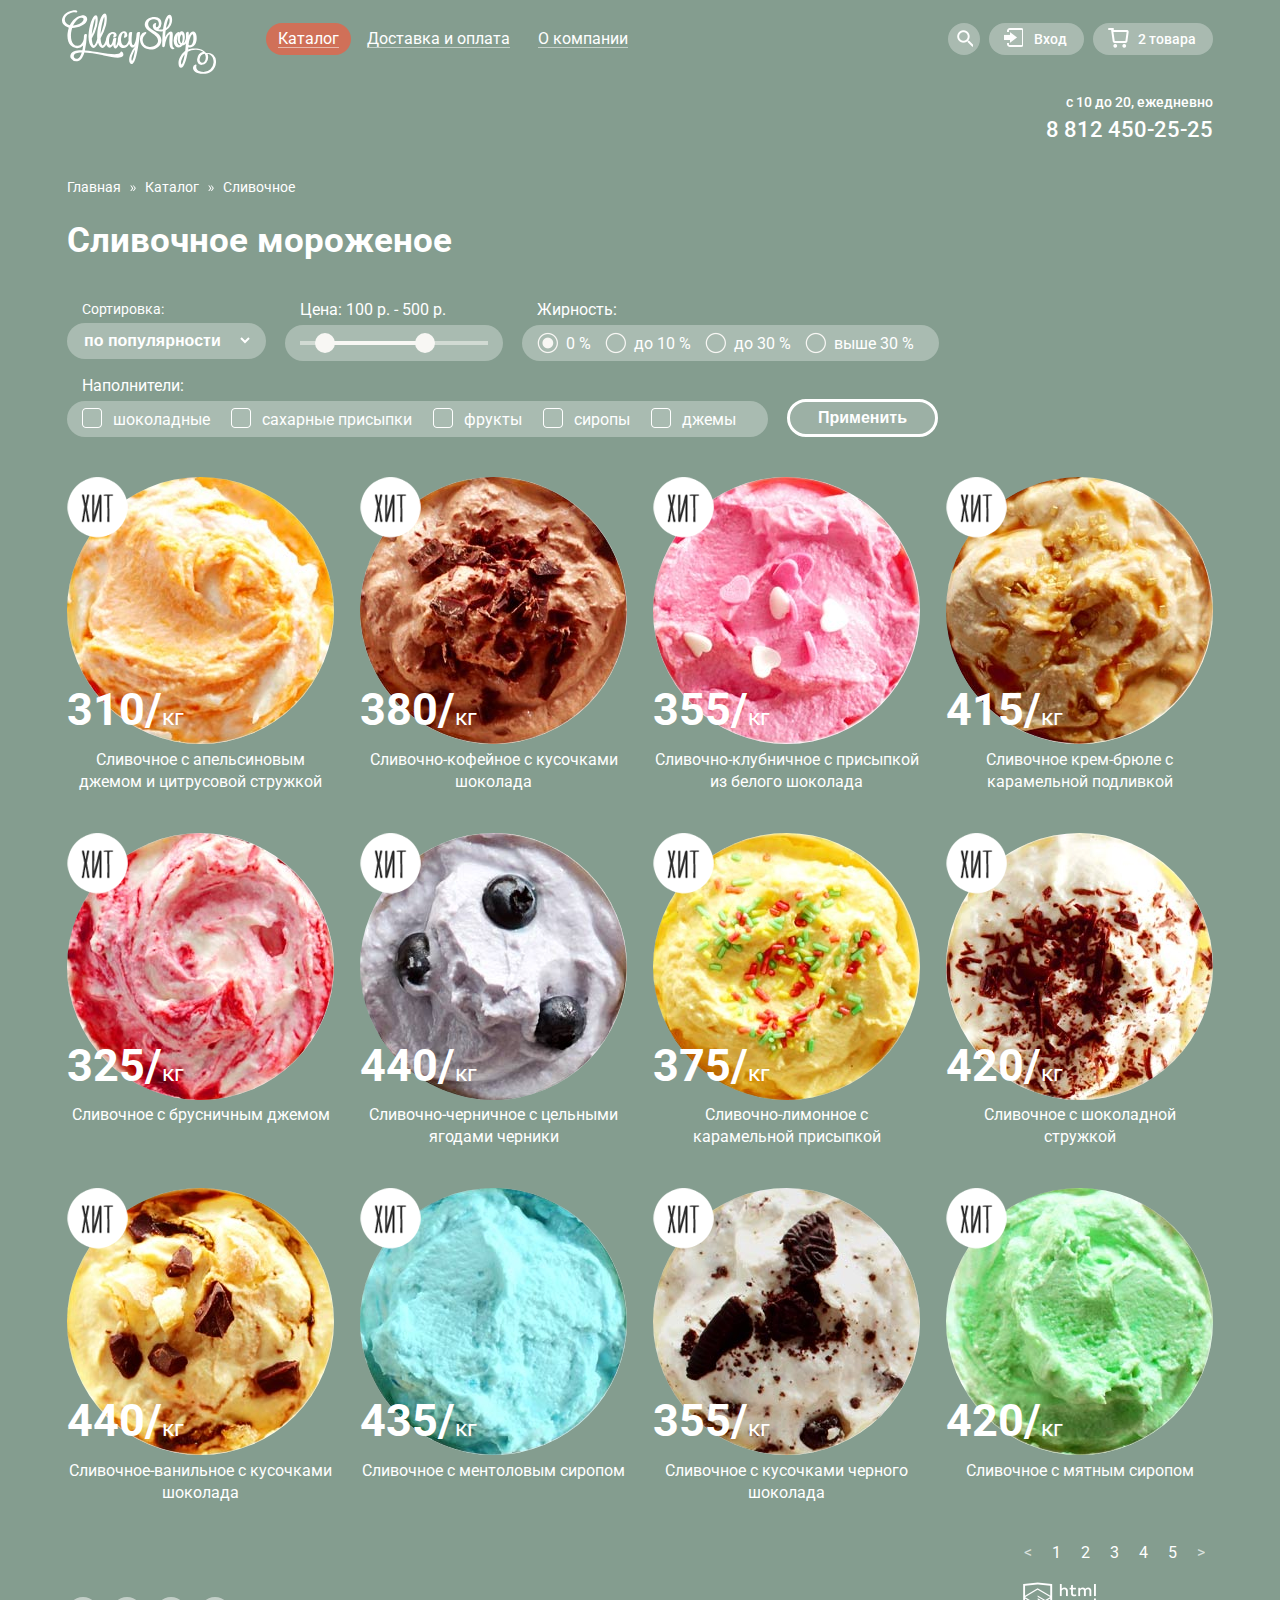
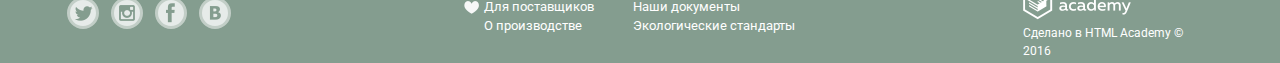
==== commit d1d3a3cc: "финиш" ====
--- a/gllacy-catalog.html
+++ b/gllacy-catalog.html
@@ -5,20 +5,20 @@
     <title>Gllasy-catalog</title>
     <link href="https://fonts.googleapis.com/css?family=Roboto" rel="stylesheet">
     <link href="css/normalize.css" rel="stylesheet">
-    <link href="css/gllacy.css" rel="stylesheet">
+    <link href="css/style.css" rel="stylesheet">
   </head>
   <body>
     <div class="page-wrapper catalog">
       <header class="page-header">
         <div class="page-header__wrapper">
-          <a href="gllacy-index.html">
-            <div class="logo">
+          <div class="logo">
+            <a href="gllacy-index.html">
               <img src="img/logo.svg" alt="logo" width="154" height="64">
-            </div>
-          </a>
+            </a>
+          </div>
           <ul class="main-nav">
             <li class="main-nav__item">
-              <a href="#" class="main-nav__link  on-page">Каталог</a>
+              <a href="#" class="main-nav__link main-nav__link--active">Каталог</a>
               <ul class="inner-list">
                 <li class="inner-list__item"><a href="" class="inner-list__link inner-list__link--bold">Новинки</a></li>
                 <li class="inner-list__item"><a href="" class="inner-list__link">Сливочное</a></li>
@@ -37,12 +37,11 @@
           <div class="userblock">
             <div class="userblock__item userblock__item--search">
               <a href="" class="userblock__link userblock__link--search"></a>
-              <form action="url" class="search-form">
+              <form action="url" class="form search-form">
                 <div class="field-text  field-group">
                   <div class="field-text__wrapper">
                     <label class="field-text__item">
                       <input class="field-text__input" type="text" placeholder="Что ищем?">
-                      <span class="field-text__text"></span>
                     </label>
                   </div>
                 </div>
@@ -50,28 +49,61 @@
             </div>
             <div class="userblock__item userblock__item--entrance">
               <a href="" class="userblock__link userblock__link--entrance">Вход</a>
-              <form action="url" class="entrance-form">
+              <form action="url" class="form entrance-form">
                 <div class="field-text  field-group">
                   <div class="field-text__wrapper">
                     <label class="field-text__item">
                       <input class="field-text__input field-text__input--margin" type="text" placeholder="Электронная почта">
-                      <span class="field-text__text"></span>
                     </label>
                     <label class="field-text__item">
                       <input class="field-text__input field-text__input--margin" type="text" placeholder="Пароль">
-                      <span class="field-text__text"></span>
                     </label>
                   </div>
                 </div>
                 <div class="field-action field-action--entrance">
                   <input class="field-action__btn btn" type="submit" value="Войти">
                 </div>
-                <a href="" class="link">Забыли пароль?</a>
-                <a href="" class="link">Новая регистрация</a>
+                <a href="" class="form__link link">Забыли пароль?</a>
+                <a href="" class="form__link link">Новая регистрация</a>
               </form>
             </div>
-            <div class="userblock__item">
-              <a href="" class="userblock__link userblock__link--basket">Пусто</a>
+            <div class="userblock__item userblock__item--basket">
+              <a href="" class="userblock__link userblock__link--basket">2 товара</a>
+              <div class="basket-wrapper">
+                <table class="userblock-basket">
+                  <tr class="userblock-basket__item">
+                    <td class="userblock-basket__src">
+                      <img src="img\ice-cream-little-1.jpg" alt="" class="userblock-basket__img">
+                    </td>
+                    <td class="userblock-basket__description">
+                      <p class="userblock-basket__description-text">Пломбир с апельсиновым джемом</p>
+                    </td>
+                    <td class="userblock-basket__weight">
+                      <p class="userblock-basket__weight-text">1.5 кг x <span>200 руб.</span></p>
+                    </td>
+                    <td class="userblock-basket__price">
+                      <p class="userblock-basket__price-text">300 руб.</p>
+                    </td>
+                  </tr>
+                  <tr class="userblock-basket__item">
+                    <td class="userblock-basket__src">
+                      <img src="img\ice-cream-little-2.jpg" alt="" class="userblock-basket__img">
+                    </td>
+                    <td class="userblock-basket__description">
+                      <p class="userblock-basket__description-text">Клубничный пломбир с присыпкой из белого шоколада</p>
+                    </td>
+                    <td class="userblock-basket__weight">
+                      <p class="userblock-basket__weight-text">1.5 кг x <span>300 руб.</span></p>
+                    </td>
+                    <td class="userblock-basket__price">
+                      <p class="userblock-basket__price-text">450 руб.</p>
+                    </td>
+                  </tr>
+                </table>
+                <hr class="hr">
+                <p class="userblock-basket__text">Итого: 750 руб.</p>
+                <a href="" class="btn userblock-basket__link">Оформить заказ</a>
+              </div>
             </div>
             <div class="userblock-info">
               <p class="userblock-text">с 10 до 20, ежедневно</p>
@@ -82,20 +114,21 @@
       </header>
       <main>
         <ul class="breadcrumbs">
-          <li class="breadcrumbs-item"><a href="" class="breadcrumbs__link breadcrumbs__link--after">Главная</a></li>
-          <li class="breadcrumbs-item"><a href="" class="breadcrumbs__link breadcrumbs__link--after">Каталог</a></li>
-          <li class="breadcrumbs-item"><a href="" class="breadcrumbs__link">Сливочное</a></li>
+          <li class="breadcrumbs-item"><a href="" class="breadcrumbs__link">Главная</a></li>
+          <li class="breadcrumbs-item"><a href="" class="breadcrumbs__link">Каталог</a></li>
+          <li class="breadcrumbs-item"><a href="" class="breadcrumbs__link breadcrumbs__link--last">Сливочное</a></li>
         </ul>
         <h1>Сливочное мороженое</h1>
-        <form class="select-form">
+        <form class="form select-form">
           <div class="field-select  field-group">
             <div class="field-select__title">Сортировка:</div>
             <div class="field-select__wrapper">
               <label class="field-select__item">
                 <select class="field-select__select" name="sort">
-                  <option class="field-select__select-item">По популярности</option>
-                  <option class="field-select__select-item">По Цене</option>
-                  <option class="field-select__select-item">По рейтингу</option>
+                  <option class="field-select__select-item">по популярности</option>
+                  <option class="field-select__select-item">сначала недорогие</option>
+                  <option class="field-select__select-item">сначала дорогие</option>
+                  <option class="field-select__select-item">по жирности</option>
                 </select>
               </label>
             </div>
@@ -103,11 +136,11 @@
           <div class="field-checkbox  field-group">
             <div class="field-checkbox__title">Цена: 100 р. - 500 р.</div>
             <div class="field-checkbox__wrapper field-checkbox__wrapper--range">
-              <div class="scale">
-                <div class="bar"></div>
+              <div class="field-checkbox__scale">
+                <div class="field-checkbox__bar"></div>
               </div>
-              <div class="toggle min-toggle"></div>
-              <div class="toggle max-toggle"></div>
+              <div class="field-checkbox__toggle field-checkbox__min-toggle"></div>
+              <div class="field-checkbox__toggle field-checkbox__max-toggle"></div>
             </div>
           </div>
           <div class="field-radio  field-group">
@@ -157,172 +190,148 @@
             </div>
           </div>
           <div class="field-action">
-              <input class="select-form__btn" type="submit" value="Применить">
+              <input class="field-action__btn field-action__btn--white" type="submit" value="Применить">
           </div>
         </form>
         <section class="products">
-          <a href="#" class="products__link">
-            <article class="product-item product-item--hit">
-              <div class="product-item__img">
-                <img src="img/catalog-1.jpg" alt="">
-              </div>
-              <p class="product-item__prize"><span>310/</span>кг</p>
-              <p class="product-item__description">Сливочное с апельсиновым джемом и цитрусовой стружкой</p>
-              <div class="product-item__link-wrapper">
-                <a href="" class="product-item__link btn">Быстрый просмотр</a>
-              </div>
-            </article>
-          </a>
-          <a href="#" class="products__link">
-            <article class="product-item product-item--hit">
+          <article class="product-item product-item--hit">
+            <div class="product-item__img">
+              <img src="img/catalog-1.jpg" alt="">
+            </div>
+            <p class="product-item__priсe"><span>310/</span>кг</p>
+            <p class="product-item__description">Сливочное с апельсиновым джемом и цитрусовой стружкой</p>
+            <div class="product-item__link-wrapper">
+              <a href="" class="product-item__link btn">Быстрый просмотр</a>
+            </div>
+          </article>
+          <article class="product-item product-item--hit">
             <div class="product-item__img">
               <img src="img/catalog-2.jpg" alt="">
             </div>
-            <p class="product-item__prize"><span>380/</span>кг</p>
+            <p class="product-item__priсe"><span>380/</span>кг</p>
             <p class="product-item__description">Сливочно-кофейное с кусочками шоколада</p>
             <div class="product-item__link-wrapper">
               <a href="" class="product-item__link btn">Быстрый просмотр</a>
             </div>
           </article>
-        </a>
-          <a href="#" class="products__link">
-            <article class="product-item product-item--hit">
+          <article class="product-item product-item--hit">
             <div class="product-item__img">
               <img src="img/catalog-3.jpg" alt="">
             </div>
-            <p class="product-item__prize"><span>355/</span>кг</p>
+            <p class="product-item__priсe"><span>355/</span>кг</p>
             <p class="product-item__description">Сливочно-клубничное с присыпкой из белого шоколада</p>
             <div class="product-item__link-wrapper">
               <a href="" class="product-item__link btn">Быстрый просмотр</a>
             </div>
           </article>
-        </a>
-          <a href="#" class="products__link">
-            <article class="product-item product-item--hit">
+          <article class="product-item product-item--hit">
             <div class="product-item__img">
               <img src="img/catalog-4.jpg" alt="">
             </div>
-            <p class="product-item__prize"><span>415/</span>кг</p>
+            <p class="product-item__priсe"><span>415/</span>кг</p>
             <p class="product-item__description">Сливочное крем-брюле с карамельной подливкой</p>
             <div class="product-item__link-wrapper">
               <a href="" class="product-item__link btn">Быстрый просмотр</a>
             </div>
           </article>
-        </a>
-          <a href="#" class="products__link">
-            <article class="product-item product-item--hit">
+          <article class="product-item product-item--hit">
             <div class="product-item__img">
               <img src="img/catalog-5.jpg" alt="">
             </div>
-            <p class="product-item__prize"><span>325/</span>кг</p>
+            <p class="product-item__priсe"><span>325/</span>кг</p>
             <p class="product-item__description">Сливочное с брусничным джемом</p>
             <div class="product-item__link-wrapper">
               <a href="" class="product-item__link btn">Быстрый просмотр</a>
             </div>
           </article>
-        </a>
-          <a href="#" class="products__link">
-            <article class="product-item product-item--hit">
+          <article class="product-item product-item--hit">
             <div class="product-item__img">
               <img src="img/catalog-6.jpg" alt="">
             </div>
-            <p class="product-item__prize"><span>440/</span>кг</p>
+            <p class="product-item__priсe"><span>440/</span>кг</p>
             <p class="product-item__description">Сливочно-черничное с цельными ягодами черники</p>
             <div class="product-item__link-wrapper">
               <a href="" class="product-item__link btn">Быстрый просмотр</a>
             </div>
           </article>
-        </a>
-          <a href="#" class="products__link">
-            <article class="product-item product-item--hit">
+          <article class="product-item product-item--hit">
             <div class="product-item__img">
               <img src="img/catalog-7.jpg" alt="">
             </div>
-            <p class="product-item__prize"><span>375/</span>кг</p>
+            <p class="product-item__priсe"><span>375/</span>кг</p>
             <p class="product-item__description">Сливочно-лимонное с карамельной присыпкой</p>
             <div class="product-item__link-wrapper">
               <a href="" class="product-item__link btn">Быстрый просмотр</a>
             </div>
           </article>
-        </a>
-          <a href="#" class="products__link">
-            <article class="product-item product-item--hit">
+          <article class="product-item product-item--hit">
             <div class="product-item__img">
               <img src="img/catalog-8.jpg" alt="">
             </div>
-            <p class="product-item__prize"><span>420/</span>кг</p>
+            <p class="product-item__priсe"><span>420/</span>кг</p>
             <p class="product-item__description">Сливочное с шоколадной стружкой</p>
             <div class="product-item__link-wrapper">
               <a href="" class="product-item__link btn">Быстрый просмотр</a>
             </div>
           </article>
-        </a>
-          <a href="#" class="products__link">
-            <article class="product-item product-item--hit">
+          <article class="product-item product-item--hit">
             <div class="product-item__img">
               <img src="img/catalog-9.jpg" alt="">
             </div>
-            <p class="product-item__prize"><span>440/</span>кг</p>
+            <p class="product-item__priсe"><span>440/</span>кг</p>
             <p class="product-item__description">Сливочное-ванильное с кусочками шоколада</p>
             <div class="product-item__link-wrapper">
               <a href="" class="product-item__link btn">Быстрый просмотр</a>
             </div>
           </article>
-        </a>
-          <a href="#" class="products__link">
-            <article class="product-item product-item--hit">
+          <article class="product-item product-item--hit">
             <div class="product-item__img">
               <img src="img/catalog-10.jpg" alt="">
             </div>
-            <p class="product-item__prize"><span>435/</span>кг</p>
+            <p class="product-item__priсe"><span>435/</span>кг</p>
             <p class="product-item__description">Сливочное с ментоловым сиропом</p>
             <div class="product-item__link-wrapper">
               <a href="" class="product-item__link btn">Быстрый просмотр</a>
             </div>
           </article>
-        </a>
-          <a href="#" class="products__link">
-            <article class="product-item product-item--hit">
+          <article class="product-item product-item--hit">
             <div class="product-item__img">
               <img src="img/catalog-11.jpg" alt="">
             </div>
-            <p class="product-item__prize"><span>355/</span>кг</p>
+            <p class="product-item__priсe"><span>355/</span>кг</p>
             <p class="product-item__description">Сливочное с кусочками черного шоколада</p>
             <div class="product-item__link-wrapper">
               <a href="" class="product-item__link btn">Быстрый просмотр</a>
             </div>
           </article>
-        </a>
-          <a href="#" class="products__link">
-            <article class="product-item product-item--hit">
+          <article class="product-item product-item--hit">
             <div class="product-item__img">
               <img src="img/catalog-12.jpg" alt="">
             </div>
-            <p class="product-item__prize"><span>420/</span>кг</p>
+            <p class="product-item__priсe"><span>420/</span>кг</p>
             <p class="product-item__description">Сливочное с мятным сиропом</p>
             <div class="product-item__link-wrapper">
               <a href="" class="product-item__link btn">Быстрый просмотр</a>
             </div>
           </article>
-        </a>
         </section>
         <ul class="pagination">
-          <li class="pagination__item"><a href="" class="pagination__link pagination__link--background"><</a></li>
+          <li class="pagination__item"><a href="" class="pagination__link pagination__link--prev"><</a></li>
           <li class="pagination__item"><a href="" class="pagination__link">1</a></li>
           <li class="pagination__item"><a href="" class="pagination__link">2</a></li>
           <li class="pagination__item"><a href="" class="pagination__link">3</a></li>
           <li class="pagination__item"><a href="" class="pagination__link">4</a></li>
           <li class="pagination__item"><a href="" class="pagination__link">5</a></li>
-          <li class="pagination__item"><a href="" class="pagination__link pagination__link--background">></a></li>
+          <li class="pagination__item"><a href="" class="pagination__link pagination__link--next">></a></li>
         </ul>
       </main>
       <footer class="page-footer">
         <div class="page-footer__wrapper">
           <div class="social-block">
-            <a href="" class="social-item social-item--twitter"></a>
-            <a href="" class="social-item social-item--instagram"></a>
-            <a href="" class="social-item social-item--fb"></a>
-            <a href="" class="social-item social-item--vk"></a>
+            <a href="" class="social-link social-link--twitter"></a>
+            <a href="" class="social-link social-link--instagram"></a>
+            <a href="" class="social-link social-link--fb"></a>
+            <a href="" class="social-link social-link--vk"></a>
           </div>
           <ul class="footer-links">
               <li class="footer-links__item"><a href="" class="footer-links__link footer-links__link--img">Для поставщиков</a></li>
@@ -337,7 +346,5 @@
         </div>
       </footer>
     </div>
-    <script src="js/jquery.js"></script>
-    <script src="js/script.js"></script>
   </body>
 </html>
--- a/css/style.css
+++ b/css/style.css
@@ -0,0 +1,1598 @@
+.slider-input {
+  display: none;
+}
+
+* {
+  box-sizing: border-box;
+}
+
+html {
+
+}
+
+body {
+  font-family: 'Roboto','Open Sans', sans-serif;
+  color: #ffffff;
+}
+
+form {
+  box-sizing: border-box;
+  margin: 0px;
+  position: absolute;
+  padding: 20px 15px;
+  background: #f8f7f4;
+  border-radius: 5px;
+  box-shadow: 5px 20px 50px 0px #555555;
+  z-index: 400;
+}
+
+ul {
+  list-style: none;
+}
+
+input {
+  border: 0px;
+  font-size: 16px;
+  line-height: 24px;
+  font-weight: bold;
+}
+
+a, .btn {
+  cursor: pointer;
+  text-decoration: none;
+  color: #ffffff;
+}
+
+a:hover,
+a:active {
+  color: #ffbc9e;
+}
+
+h1 {
+  display: inline-block;
+  margin-left: 27px;
+  font-size: 35px;
+  line-height: 41px;
+}
+
+tr {
+  text-align: left;
+  margin: 7px 0px 6px;
+  padding: 0px;
+}
+
+td {
+  display: inline-block;
+  vertical-align: top;
+  margin: 0px;
+  padding: 0px;
+}
+
+td p {
+  vertical-align: top;
+  margin: 0px;
+}
+
+.btn:hover,
+.btn:active {
+  color: #ffffff;
+ }
+
+.page-wrapper {
+  min-width: 940px;
+  background-image: url(../img/slide-1.png);
+  background-repeat: no-repeat;
+  background-position: top center;
+  transition: 0.5s;
+}
+
+.catalog {
+  background: #849d8f;
+}
+
+.page-header {
+  margin-bottom: 370px;
+}
+
+.page-header__wrapper::after {
+  content: "";
+  display: table;
+  clear: both;
+}
+
+.page-header__wrapper {
+  width: 1200px;
+  margin: auto;
+}
+
+.userblock {
+  text-align: right;
+}
+
+.logo {
+  position: relative;
+  padding-left: 22px;
+  padding-top: 10px;
+  float: left;
+}
+
+.logo__link {
+  cursor: pointer;
+}
+
+.main-nav {
+  float: left;
+  margin: 0px;
+  padding: 0px;
+  position: relative;
+  margin-left: 50px;
+  margin-top: 23px;
+  max-width: 600px;
+}
+
+.main-nav__item {
+  display: inline-block;
+  vertical-align: top;
+  padding-bottom: 20px;
+}
+
+.main-nav__link::after {
+  display: block;
+  content: "";
+  position: absolute;
+  background: rgba(255, 255, 255, 0.5);
+  height: 1px;
+  bottom: 7px;
+  left: 12px;
+  right: 12px;
+}
+
+.main-nav__link {
+  display: inline-block;
+  position: relative;
+  font-size: 16px;
+  line-height: 18px;
+  padding: 7px 12px;
+}
+
+.main-nav__link:hover {
+  background: rgba(255, 255, 255, 0.7);
+  color: #232323;
+  border-radius: 16px;
+  font-weight: bold;
+  z-index: 400;
+}
+
+.main-nav__item:hover .main-nav__link::after {
+  display: none;
+}
+
+.main-nav__link:focus {
+  box-shadow: inset 0px 2px 1px 0px;
+}
+
+.inner-list {
+  display: none;
+  position: absolute;
+  background: #f8f7f4;
+  color: #232323;
+  top: 35px;
+  left: -7px;
+  border-radius: 5px;
+  padding: 0px;
+  z-index: 400;
+}
+
+.inner-list__item:before {
+  display: block;
+  width: 123px;
+  height: 1px;
+  background: #929190;
+  position: absolute;
+  bottom: 0px;
+  margin: auto;
+  z-index: 200;
+}
+
+.main-nav__item:hover .inner-list {
+  display: block;
+}
+
+.inner-list__link {
+  display: inline-block;
+  vertical-align: top;
+  width: 143px;
+  text-align: left;
+  margin: 0px;
+  padding-left: 20px;
+  padding-top: 11px;
+  padding-bottom: 11px;
+  font-size: 14px;
+  line-height: 16px;
+  color: #232323;
+}
+
+.inner-list__link--bold {
+  font-weight: bold;
+}
+
+.inner-list__link--bold::after {
+  display: block;
+  content: "";
+  position: absolute;
+  background: rgb(209, 208, 206);
+  height: 1px;
+  top: 35px;
+  left: 12px;
+  right: 12px;
+}
+
+.inner-list__link:hover {
+  background: #fbded7;
+  color: inherit;
+}
+
+.inner-list__link:active {
+  background: #f6b5a5;
+  color: inherit;
+}
+
+.userblock {
+  float: right;
+  position: relative;
+  margin-right: 27px;
+  margin-top: 23px;
+}
+
+.userblock__item {
+  position: relative;
+  display: inline-block;
+  margin: 0px;
+  padding: 0px;
+  padding-bottom: 20px;
+  vertical-align: middle;
+  margin-left: 5px;
+}
+
+.userblock__link:hover {
+  background: #f8f7f4;
+  color: #232323;
+  border-radius: 16px;
+  font-weight: bold;
+}
+
+.userblock__item--search .field-text__input {
+  width: 310px;
+}
+
+.userblock__item--search:hover .search-form {
+  display: block;
+}
+
+.userblock__item--entrance:hover .entrance-form {
+  display: block;
+}
+
+.search-form {
+  display: none;
+  width: 340px;
+  right: 0px;
+  top: 40px;
+  }
+
+.entrance-form {
+  display: none;
+  width: 277px;
+  top: 40px;
+  right: 0px;
+  z-index: 400;
+}
+
+.entrance-form .link {
+  color: #323232;
+  padding-left: 120px;
+  font-size: 13px;
+  line-height: 24px;
+  text-decoration: underline;
+}
+
+.entrance-form .link:hover,
+.entrance-form .link:active {
+  color: #e84d37;
+}
+
+.field-action--entrance .field-action__btn {
+  position: absolute;
+  bottom: 22px;
+  left: 15px;
+}
+
+.field-text {
+
+}
+
+.field-group {
+
+}
+
+.field-text__wrapper {
+
+}
+
+.field-text__item {
+}
+
+.field-text__input {
+  margin: 0px;
+  display: inline-block;
+  width: 100%;
+  font-size: 16px;
+  line-height: 24px;
+  padding: 12px 15px;
+  border-radius: 5px;
+  border: 2px solid #d3d3d2;
+  color: #323232;
+  font-weight: bold;
+}
+
+.field-text__input--margin {
+  margin-bottom: 20px;
+}
+
+.field-text__input:focus {
+  border-radius: 5px;
+  border: 2px solid #d3d3d2;
+}
+
+.field-text__text {
+
+}
+
+.userblock__link {
+  position: relative;
+  display: inline-block;
+  margin: 0px;
+  vertical-align: middle;
+  font-size: 14px;
+  line-height: 16px;
+  font-weight: 500;
+  background-color: rgba(255,255,255, 0.3);
+  border-radius: 16px;
+  height: 32px;
+  padding-left: 45px;
+  padding-right: 17px;
+  padding-top: 8px;
+  padding-bottom: 8px;
+}
+
+.userblock__link--entrance::before {
+  position: absolute;
+  left: 15px;
+  top: 5px;
+  height: 21px;
+  width: 19px;
+  background: url(../img/spritesheet.png) no-repeat -229px -65px;
+  display: inline-block;
+  content: "";
+  vertical-align: top;
+}
+
+.userblock__link--entrance:hover::before {
+  background: url(../img/spritesheet.png) no-repeat -5px -94px;
+}
+
+.userblock__item--basket:hover .basket-wrapper {
+  display: block;
+}
+
+.userblock__link--basket::before {
+  position: absolute;
+  left: 15px;
+  top: 5px;
+  width: 21px;
+  height: 20px;
+  display: inline-block;
+  content: "";
+  background: url(../img/spritesheet.png) no-repeat -169px -5px;
+  vertical-align: middle;
+}
+
+.userblock__link--basket:hover::before {
+  background: url(../img/spritesheet.png) no-repeat -200px -5px;
+}
+
+.userblock__link--search {
+  width: 32px;
+  padding: 7px;
+}
+
+.userblock__link--search::before {
+  position: absolute;
+  left: 8px;
+  width: 17px;
+  height: 17px;
+  display: inline-block;
+  content: "";
+  background: url(../img/spritesheet.png) no-repeat -232px -187px;
+  vertical-align: middle;
+}
+
+.userblock__link--search:hover::before {
+  background: url(../img/spritesheet.png) no-repeat -260px -187px;
+}
+
+.field-text__item--search {
+  width: 340px;
+}
+
+.field-action {
+  display: inline-block;
+  vertical-align: bottom;
+  border-radius: 20px;
+}
+
+.field-action__btn--white {
+  display: inline-block;
+  padding: 7px 28px;
+  font-size: 16px;
+  line-height: 18px;
+  font-weight: bold;
+  background: rgba(255, 255, 255, 0.2);
+  color: #ffffff;
+  border: 3px solid #ffffff;
+  border-radius: 100px;
+}
+
+.field-action__btn--white:hover {
+  color: #323232;
+  background: #fbfcfb;
+  border: none;
+  padding: 10px 28px;
+}
+
+.field-action__btn--white:active {
+  box-shadow: inset 0px 2px 1px 0px #696969;
+  border: none;
+  outline: none;
+  padding: 10px 28px;
+}
+
+.btn {
+  display: inline-block;
+  padding: 13px 20px;
+  font-weight: 600;
+  vertical-align: top;
+  color: #ffffff;
+  font-size: 18px;
+  border-radius: 100px;
+  text-decoration: none;
+  text-shadow: 0 2px 5px rgba(160, 32, 11, 0.76);
+  background: #f26843;
+  box-shadow: 0 2px 2px rgba(172, 16, 0, 0.64);
+}
+
+.btn:hover {
+  background: #f98b76;
+}
+
+.btn:active {
+  background: #f26843;
+  box-shadow: inset 0px 3px 10px 0px rgba(0,0,0,0.7);
+}
+
+.banner-btn {
+  display: inline-block;
+  margin-right: 20px;
+  margin-bottom: 23px;
+  cursor: pointer;
+  position: relative;
+  float: right;
+}
+
+.userblock__link {
+
+}
+
+.userblock__link--fullbasket {
+
+}
+
+.basket-wrapper {
+  display: none;
+  box-sizing: border-box;
+  margin: 0px;
+  position: absolute;
+  padding: 20px 15px;
+  background: #f8f7f4;
+  border-radius: 5px;
+  box-shadow: 5px 20px 50px 0px #555555;
+  z-index: 600;
+  width: 539px;
+  right: 0px;
+  top: 40px;
+  font-size: 13px;
+  line-height: 16px;
+  color: #323232;
+}
+
+.userblock-basket {
+
+}
+
+.userblock-basket__item {
+  display: inline-block;
+}
+
+.userblock-basket__src {
+  width: 68px;
+  padding-left: 25px;
+  position: relative;
+  top: -8px;
+}
+
+.userblock-basket__src::before,
+.userblock-basket__src::after {
+  position: absolute;
+  content: "";
+  width: 15px;
+  height: 1px;
+  background: #323232;
+  top: 16px;
+  left: -2px;
+}
+
+.userblock-basket__src::before {
+  transform: rotate(45deg);
+}
+
+.userblock-basket__src::after {
+  transform: rotate(-45deg);
+}
+
+.userblock-basket__img {
+
+}
+
+.userblock-basket__description {
+  width: 250px;
+}
+
+.userblock-basket__description-text {
+
+}
+
+.userblock-basket__weight {
+  width: 120px;
+}
+
+.userblock-basket__weight-text span {
+  opacity: 0.6;
+}
+
+.userblock-basket__price {
+  width: 57px;
+}
+
+.userblock-basket__price-text {
+
+}
+
+.hr {
+
+}
+
+.userblock-basket__text {
+  font-size: 15px;
+  font-weight: bold;
+  line-height: 18px;
+  color: #333333;
+}
+
+.userblock-basket__link {
+
+}
+
+.userblock-info {
+  position: absolute;
+  margin-top: 18px;
+  float: right;
+  text-align: right;
+}
+
+.userblock-text {
+  display: inline-block;
+  font-size: 14px;
+  line-height: 16px;
+  font-weight: 500;
+  margin: 0px;
+  margin-bottom: 8px;
+}
+
+.userblock-text--bold {
+  display: inline-block;
+  font-size: 22px;
+  line-height: 24px;
+  font-weight: 500;
+  margin: 0px;
+}
+
+/*Слайдер*/
+.slider {
+  width: 1200px;
+  margin: auto;
+  position: relative;
+  text-align: center;
+  color: #ffffff;
+}
+
+.slide {
+  display: none;
+}
+
+.slide-title {
+  width: 700px;
+  font-weight: 800;
+  font-size: 60px;
+  margin: 0px auto;
+  margin-bottom: 30px;
+}
+
+.slide-btn {
+  display: inline-block;
+  padding: 12px 50px;
+  font-weight: 600;
+  font-size: 31px;
+  vertical-align: top;
+  color: #ffffff;
+  text-decoration: none;
+  text-shadow: 0 2px 5px rgba(160, 32, 11, 0.76);
+  background: #f26843;
+  border-radius: 100px;
+  box-shadow: 0 2px 2px rgba(172, 16, 0, 0.64);
+}
+
+.slider-controls {
+  position: absolute;
+  bottom: 25px;
+  left: 27px;
+  z-index: 20;
+  font-size: 0px;
+}
+
+.slider-controls .slider-controls__label:hover {
+  background: #ffffff;
+  opacity: 0.6;
+}
+
+.slider-controls .slider-controls__label:active {
+  background: #ffffff;
+  opacity: 1;
+}
+
+.slider-controls .slider-controls__label {
+  display: inline-block;
+  width: 17px;
+  height: 17px;
+  margin-right: 8px;
+  vertical-align: top;
+  background-color: transparent;
+  border: 2px solid #ffffff;
+  border-radius: 50%;
+  cursor: pointer;
+}
+
+#btn-1:checked ~ .page-wrapper #slide1,
+#btn-2:checked ~ .page-wrapper #slide2,
+#btn-3:checked ~ .page-wrapper #slide3 {
+  display: block;
+}
+
+#btn-1:checked ~ .page-wrapper .slider-controls__label[for="btn-1"],
+#btn-2:checked ~ .page-wrapper .slider-controls__label[for="btn-2"],
+#btn-3:checked ~ .page-wrapper .slider-controls__label[for="btn-3"] {
+  background: #ffffff;
+}
+
+#btn-1:checked ~ .page-wrapper {
+  background-image:  url(../img/slide-1.png);
+  background-color: #849d8f;
+}
+
+#btn-2:checked ~ .page-wrapper {
+  background-image:  url(../img/slide-2.png);
+  background-color: #8996a6;
+}
+
+#btn-3:checked ~ .page-wrapper {
+  background-image:  url(../img/slide-3.png);
+  background-color: #9d8b84;
+}
+
+main {
+  margin: auto;
+  margin-top: 40px;
+  width: 1200px;
+}
+
+main::after {
+  display: table;
+  content: "";
+  clear: both;
+}
+
+.banners {
+  width: 1146px;
+  margin: auto;
+  margin-bottom: 40px;
+}
+
+
+.banners__wrapper {
+  width: 1146px;
+  margin: auto;
+  margin-bottom: 40px;
+}
+
+.banners__wrapper::after {
+  display: table;
+  content: "";
+  clear: both;
+}
+
+.banner {
+  position: relative;
+  width: 560px;
+  float: left;
+  margin-right: 26px;
+  border-radius: 20px;
+}
+
+.banner--raspberries {
+  background-image: url(../img/raspberries.jpg);
+  background-repeat: no-repeat;
+}
+
+.banner--chocolate {
+  background-image: url(../img/chocolate.jpg);
+  background-repeat: no-repeat;
+}
+
+.banner--right {
+  margin-right: 0px;
+}
+
+.banner__title {
+  display: inline-block;
+  font-size: 35px;
+  line-height: 41px;
+  font-weight: 600;
+  padding: 16px 20px;
+  vertical-align: top;
+  margin: 0px;
+}
+
+.banner__text {
+  padding: 0px;
+  font-size: 18px;
+  line-height: 22px;
+  padding: 0px 20px 45px;
+  margin: 0px;
+}
+
+.products {
+  position: relative;
+  width: 1146px;
+  margin: auto;
+}
+
+.products::after {
+  display: table;
+  content: "";
+  clear: both;
+}
+
+.products__link {
+  z-index: 10;
+}
+
+.product-item {
+  position: relative;
+  width: 267px;
+  float: left;
+  margin-right: 26px;
+  margin-bottom: 40px;
+}
+
+.product-item img {
+  border-radius: 50%;
+}
+
+.product-item:nth-of-type(4n) {
+  margin-right: 0px;
+}
+
+.product-item__link-wrapper {
+  display: none;
+}
+
+.product-item:hover .product-item__link-wrapper {
+  display: block;
+  position: absolute;
+  background: rgba(255, 255, 255, 0.2);
+  z-index: 20;
+  top: -10px;
+  left: -13px;
+  height: 420px;
+  width: 293px;
+  text-align: center;
+  border-radius: 5px;
+}
+
+.product-item__link {
+  margin-top: 360px;
+}
+
+.product-item:hover {
+
+}
+
+.product-item::before {
+  content: "";
+  width: 61px;
+  height: 61px;
+  position: absolute;
+  z-index: 2;
+  background: url(../img/sprite.png) no-repeat -134px -5px;
+}
+
+.product-item--right {
+  margin-right: 0px;
+}
+
+.product-item--hit {
+
+}
+
+.product-item__img {
+  border-radius: 50%;
+}
+
+.product-item__priсe {
+  margin: 0px;
+  position: absolute;
+  top: 210px;
+  font-size: 23px;
+  line-height: 45px;
+  z-index: 10;
+}
+
+.product-item__priсe span {
+  font-size: 45px;
+  font-weight: bolder;
+}
+
+.product-item__description {
+  text-align: center;
+  top: 285px;
+  margin: 0px;
+  font-size: 16px;
+  line-height: 22px;
+}
+
+.features {
+  margin: 0px;
+  padding: 0px;
+  position: relative;
+  width: 1146px;
+  margin: auto;
+  margin-bottom: 40px;
+  border-radius: 20px;
+  background-image: url(../img/wafer.jpg);
+  background-repeat: repeat;
+}
+
+.features::after {
+  display: table;
+  content: "";
+  clear: both;
+}
+
+.features__title {
+  margin: 0px;
+  padding: 28px 20px 25px;
+  font-family: 'Roboto','Open Sans', sans-serif;
+  font-weight: 600;
+  font-size: 24px;
+  line-height: 30px;
+  color: #323232;
+}
+
+.features__list {
+  margin: inherit;
+  padding: inherit;
+}
+
+.features__item {
+  float: left;
+  display: inline-block;
+  vertical-align: text-top;
+  margin-bottom: 24px;
+  padding-left: 78px;
+  font-size: 16px;
+  font-weight: 400;
+  line-height: 22px;
+  position: relative;
+  width: 560px;
+  color: #323232;
+}
+
+.features__item:nth-child(2n) {
+  padding-right: 30px;
+}
+
+.features__item--ice-cream::before {
+  position: absolute;
+  left: 20px;
+  top: -13px;
+  width: 49px;
+  height: 49px;
+  content: "";
+  background: url(../img/sprite.png) no-repeat -5px -76px;
+}
+
+.features__item--leaflet::before {
+  position: absolute;
+  left: 20px;
+  top: -13px;
+  width: 49px;
+  height: 49px;
+  content: "";
+  background: url(../img/sprite.png) no-repeat -164px -76px;
+}
+
+.features__item--kow::before {
+  position: absolute;
+  left: 20px;
+  top: -13px;
+  width: 49px;
+  height: 49px;
+  content: "";
+  background: url(../img/sprite.png) no-repeat -106px -76px;;
+}
+
+.features__item--thermometer::before {
+  position: absolute;
+  left: 20px;
+  top: -13px;
+  width: 49px;
+  height: 49px;
+  content: "";
+  background: url(../img/sprite.png) no-repeat -150px -155px;
+}
+
+.banner-blog {
+  background-image: url(../img/strawberry.png);
+  background-repeat: no-repeat;
+}
+
+.banner-blog__text {
+  display: inline-block;
+  margin: 24px 0px 10px;
+  color: #000000;
+  font-size: 16px;
+  font-weight: 700;
+  line-height: 22px;
+  padding: 0px 250px 0px 20px;
+}
+
+.banner-blog__link {
+  display: inline-block;
+  margin: 0px;
+  margin-bottom: 77px;
+  color: #000000;
+  font-size: 24px;
+  line-height: 30px;
+  font-weight: 700;
+  padding: 0px 250px 0px 20px;
+  text-decoration: underline;
+}
+
+.banner-blog__link:hover,
+.banner-blog__link:active {
+  color: #e84d37;
+}
+
+.banner--delivery {
+  background-image: url(../img/post.jpg);
+  background-repeat: no-repeat;
+  height: 222px;
+  padding: 5px;
+}
+
+.banner__wrapper {
+  background-color: #f8f7f4;
+  border-radius: 15px;
+  height: 210px;
+}
+
+.banner-delivery__text {
+  margin: 0px;
+  padding: 32px 20px 37px;
+  font-size: 16px;
+  font-weight: 700;
+  line-height: 22px;
+  color: #5a5a5a;
+}
+
+.delivery-form {
+  display: block;
+  box-shadow: none;
+  padding: 0px;
+  padding-left: 20px;
+}
+
+.field-text__input--delivery {
+  width: 368px;
+}
+
+.delivery-form .field-action__btn {
+  position: absolute;
+  top: 0px;
+  right: -140px;
+  border: 0px;
+}
+
+.map {
+  width: 1200px;
+  margin: auto;
+  position: relative;
+  background-image: url(../img/map.jpg);
+  height: 430px;
+}
+
+.map::before {
+  position: absolute;
+  content: url(../img/pin.png);
+  left: 265px;
+  top: 140px;
+}
+
+.feedback {
+  position: absolute;
+  margin: 0px;
+  background-color: #fffffe;
+  color: #323232;
+  width: 305px;
+  right: 27px;
+  top: 62px;
+  padding-top: 30px;
+  border-radius: 10px;
+}
+
+.feedback__info {
+  padding-left: 20px;
+  margin-bottom: 22px;
+}
+
+.feedback__text {
+  margin: 0px;
+  font-size: 14px;
+  line-height: 20px;
+  font-weight: 400;
+}
+
+.feedback__text span {
+  font-size: 18px;
+  line-height: 24px;
+  font-weight: 700;
+}
+
+.feedback__btn {
+  margin: 0px 28px 30px;
+  padding: 12px 27px 12px;
+  text-align: center;
+}
+
+.page-footer {
+  width: 1200px;
+  margin: auto;
+}
+
+.page-footer__wrapper {
+
+}
+
+.page-footer__wrapper::after {
+  display: table;
+  content: "";
+  clear: both;
+}
+
+.social-block {
+  float: left;
+  position: relative;
+  margin-top: 35px;
+  margin-left: 27px;
+  margin-bottom: 30px;
+  width: 250px;
+}
+
+.social-link {
+  display: inline-block;
+  position: relative;
+  width: 32px;
+  height: 32px;
+  border: 3px solid #c2cec7;
+  border-radius: 100%;
+  margin-right: 8px;
+}
+
+.social-link:hover {
+  border: 3px solid #dae2de;
+  background-color: rgba(255, 255, 255, 0.2);
+}
+
+.social-link:active {
+    box-shadow: inset 0px 2px 1px 0px #888888;
+}
+
+.social-link--twitter {
+  background: url(../img/spritesheet.png) no-repeat -126px -249px;
+}
+
+.social-link--instagram {
+  background: url(../img/spritesheet.png) no-repeat -236px -97px;
+}
+
+.social-link--fb {
+  background: url(../img/spritesheet.png) no-repeat -39px -97px;
+}
+
+.social-link--vk {
+  background: url(../img/spritesheet.png) no-repeat -169px -249px;
+}
+
+.footer-links {
+  margin: 0px;
+  padding: 0px;
+  margin-top: 35px;
+  margin-left: 135px;
+  float: left;
+  width: 420px;
+}
+
+.footer-links::after {
+  display: table;
+  content: "";
+  clear: both;
+}
+
+.footer-links__item {
+  display: inline-block;
+}
+
+.footer-links__item:nth-of-type(2n) {
+  margin-left: -55px;
+}
+
+.footer-links__link {
+  font-size: 13px;
+  line-height: 18px;
+  font-weight: 400;
+  position: relative;
+  display: block;
+  padding-left: 32px;
+  width: 200px;
+}
+
+.footer-links__link:hover {
+  font-weight: 700;
+}
+
+.footer-links__link--img::before {
+  position: absolute;
+  left: 12px;
+  top: 3px;
+  content: url(../img/heart.png)
+}
+
+.copyright {
+  margin-top: 20px;
+  margin-right: 27px;
+  width: 190px;
+  float: right;
+}
+
+.copyright__link {
+
+}
+
+.copyright__text {
+  margin: 0px;
+  font-size: 12px;
+  line-height: 18px;
+}
+
+.main-nav__link--active {
+  background: #d07058;
+  border-radius: 16px;
+}
+
+.catalog main {
+  margin: auto;
+}
+
+.catalog .page-header {
+  margin-bottom: 100px;
+}
+
+.breadcrumbs {
+  width: 1146px;
+  padding: 0px;
+  margin: auto;
+}
+
+.breadcrumbs-item {
+  display: inline-block;
+}
+
+.breadcrumbs__link {
+  position: relative;
+  font-size: 14px;
+  line-height: 16px;
+  padding-right: 20px;
+}
+
+.breadcrumbs__link::after {
+  position: absolute;
+  content: "";
+  right: 5px;
+  top: 6px;
+  width: 6px;
+  height: 6px;
+  background: url("../img/spritesheet.png") no-repeat -231px -5px;
+}
+
+.breadcrumbs__link--last::after {
+  content: "";
+  background: none;
+}
+
+.field-select {
+  display: block;
+}
+
+.select-form {
+  width: 1146px;
+  display: block;
+  padding: 0px;
+  margin-left: 27px;
+  box-shadow: none;
+  background: transparent;
+  position: relative;
+  margin-bottom: 40px;
+}
+
+.field-group {
+  display: inline-block;
+  vertical-align: top;
+}
+
+.select-form .field-select__title {
+  font-size: 14px;
+  line-height: 16px;
+  padding-left: 15px;
+}
+
+.select-form .field-checkbox__wrapper,
+.select-form .field-select__wrapper,
+.select-form .field-radio__wrapper,
+.select-form .field-checkbox__wrapper {
+  height: 36px;
+  padding: 10px 15px;
+  background: #a9bbb1;
+  border-radius: 18px;
+  font-size: 16px;
+  line-height: 18px;
+  cursor: pointer;
+  color: #ffffff;
+  margin-right: 15px;
+}
+
+.select-form .field-select__wrapper:hover {
+  color: #323232;
+  background: #ffffff;
+}
+
+.select-form__btn {
+  display: inline-block;
+  vertical-align: top;
+  padding: 7px 27px;
+  background: rgba(255, 255, 255, 0.2);
+  border-radius: 18px;
+  font-size: 16px;
+  line-height: 18px;
+  color: #ffffff;
+  cursor: pointer;
+}
+
+.select-form__btn:hover {
+  font-weight: bolder;
+  color: #323232;
+  background: #ffffff;
+}
+
+.select-form__btn:active {
+  background: #eaeaea;
+  box-shadow: inset 0px 3px 10px 0px rgba(0,0,0,0.7);
+}
+
+.field-select__select {
+  font-size: 16px;
+  line-height: 18px;
+  font-weight: bold;
+  border: none;
+  background: transparent;
+  padding: 0px;
+  margin: -2px;
+  color: inherit;
+  vertical-align: top;
+}
+
+.field-select__select:focus {
+  outline: none;
+}
+
+.field-select__select-item {
+  font-size: 14px;
+  line-height: 16px;
+  width: 191px;
+}
+
+.field-checkbox__wrapper--range {
+  position: relative;
+  width: 218px;
+  padding: 16px 15px;
+  overflow: hidden;
+  cursor: none;
+}
+
+.field-checkbox__title,
+.field-select__title,
+.field-radio__title {
+  margin-bottom: 6px;
+  margin-top: 16px;
+  padding-left: 15px;
+}
+
+.field-checkbox__scale {
+  margin-top: 6px;
+  background: #d1dad3;
+  height: 4px;
+  top: 6px;
+}
+
+.field-checkbox__bar {
+  position: absolute;
+  height: 4px;
+  background: #f8f7f4;
+  width: 100px;
+  left: 40px;
+}
+
+.field-checkbox__toggle {
+  position: absolute;
+  width: 20px;
+  height: 20px;
+  border-radius: 10px;
+  background: #f8f7f4;
+  top: 8px;
+}
+
+.field-checkbox__toggle:hover {
+  top: 7px;
+  width: 22px;
+  height: 22px;
+  border-radius: 11px;
+}
+
+.field-checkbox__min-toggle {
+  left: 30px;
+}
+
+.field-checkbox__min-toggle:hover {
+  left: 29px;
+}
+
+.field-checkbox__max-toggle {
+  left: 130px;
+}
+
+.field-checkbox__max-toggle:hover {
+  left: 129px;
+}
+
+.field-radio__item,
+.field-checkbox__item {
+  position: relative;
+}
+
+.field-radio__input {
+  display: none;
+}
+
+.field-radio__input + .field-radio__text {
+  padding-left: 29px;
+  padding-right: 10px;
+}
+
+.field-radio__input + .field-radio__text::before {
+  content: "";
+  position: absolute;
+  top: -2px;
+  left: 0px;
+  width: 22px;
+  height: 22px;
+  background: url("../img/spritesheet.png") no-repeat -63px -155px;
+}
+
+.field-radio__input + .field-radio__text:hover::before {
+  background: url("../img/spritesheet.png") no-repeat -326px -155px;
+}
+
+.field-radio__input:checked + .field-radio__text::before {
+  background: url("../img/spritesheet.png") no-repeat -233px -155px;
+}
+
+.field-radio__input:checked + .field-radio__text:hover::before {
+  background: url("../img/spritesheet.png") no-repeat -264px -155px;
+}
+
+.field-checkbox__input {
+  display: none;
+}
+
+.field-checkbox__input + .field-checkbox__text {
+  padding-left: 31px;
+  padding-right: 17px;
+}
+
+.field-checkbox__input + .field-checkbox__text::before {
+  content: "";
+  position: absolute;
+  bottom: 1px;
+  left: 0px;
+  width: 20px;
+  height: 20px;
+  background: url("../img/spritesheet.png") no-repeat -247px -5px;
+}
+
+.field-checkbox__input + .field-checkbox__text:hover::before {
+  background: url("../img/spritesheet.png") no-repeat -169px -65px;
+}
+
+.field-checkbox__input:checked + .field-checkbox__text::before {
+  background: url("../img/spritesheet.png") no-repeat -169px -35px;
+}
+
+.field-checkbox__input:checked + .field-checkbox__text:hover::before {
+  background: url("../img/spritesheet.png") no-repeat -199px -35px;
+}
+
+.pagination {
+  margin: 0px;
+  padding: 0px;
+  float: right;
+  margin-right: 27px;
+}
+
+.pagination__item {
+  display: inline-block;
+}
+
+.pagination__link {
+  font-size: 16px;
+  line-height: 18px;
+  padding: 5px 8px;
+}
+
+.pagination__link:hover {
+  border-radius: 100%;
+  background: #ffffff;
+  color: #323232;
+  font-weight: bolder;
+}
+
+.pagination__link--prev,
+.pagination__link--next {
+  opacity: 0.7;
+}
+
+.pagination__link--prev:hover,
+.pagination__link--next:hover {
+  background: #849d8f;
+  color: #ffffff;
+  opacity: 1;
+}
+
+.modal-content {
+  display: none;
+  position: fixed;
+  top: 0px;
+  left: 0px;
+  width: 100%;
+  height: 100%;
+  background: rgba(0, 0, 0, 0.5);
+  z-index: 500;
+  padding: 18px 25px 25px;
+}
+
+.modal-content-show {
+  display: block;
+}
+
+.feedback-form {
+  position: fixed;
+  display: block;
+  width: 478px;
+  top: 50%;
+  left: 50%;
+  margin-left: -239px;
+  margin-top: -221px;
+}
+
+.modal-content .feedback__title {
+  margin: 0px;
+  margin-bottom: 20px;
+  padding: 0px;
+  color: #323232;
+  font-size: 24px;
+  line-height: 28px;
+}
+
+.modal-content input {
+  margin-bottom: 20px;
+}
+
+.field-text__input--short {
+  width: 267px;
+}
+
+.modal-content .btn {
+  display: inline-block;
+  position: relative;
+  margin: 0px;
+  margin-top: 15px;
+  left: 310px;
+}
+
+.modal-content .field-text__input [placeholder] {
+  font-size: 16px;
+  line-height: 24px;
+  color: #999999;
+}
+
+.modal-content-close {
+  position: relative;float: right;
+  width: 30px;
+  height: 30px;
+}
+
+.modal-content-close::before,
+.modal-content-close::after {
+  content: "";
+  position: absolute;
+  background: #000000;
+  height: 23px;
+  width: 2px;
+  right: 13px;
+  top: 3px;
+}
+
+.modal-content-close::before {
+  transform: rotate(45deg);
+}
+
+.modal-content-close::after {
+  transform: rotate(-45deg);
+}
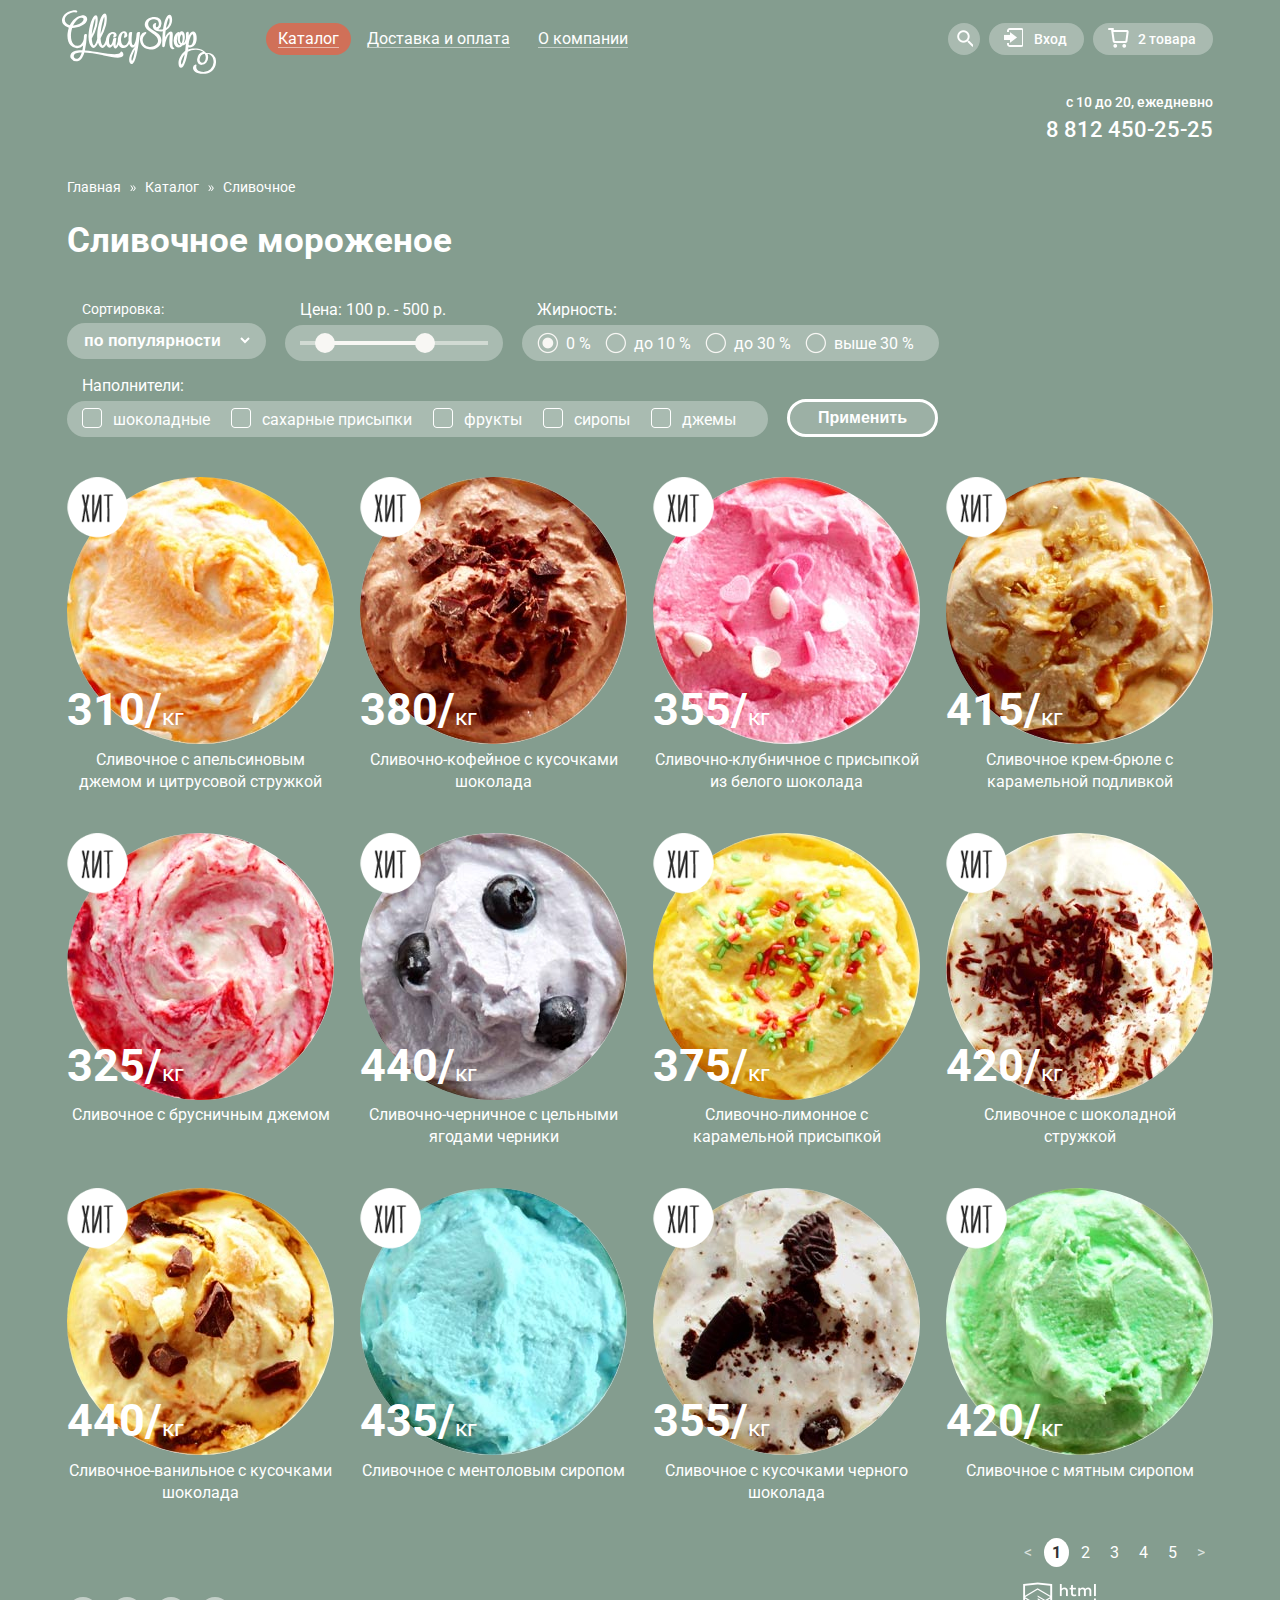
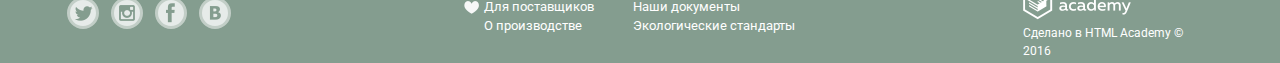
==== commit e66d3fca: "финиш" ====
--- a/gllacy-catalog.html
+++ b/gllacy-catalog.html
@@ -317,7 +317,7 @@
         </section>
         <ul class="pagination">
           <li class="pagination__item"><a href="" class="pagination__link pagination__link--prev"><</a></li>
-          <li class="pagination__item"><a href="" class="pagination__link">1</a></li>
+          <li class="pagination__item"><a href="" class="pagination__link pagination__link--active">1</a></li>
           <li class="pagination__item"><a href="" class="pagination__link">2</a></li>
           <li class="pagination__item"><a href="" class="pagination__link">3</a></li>
           <li class="pagination__item"><a href="" class="pagination__link">4</a></li>
--- a/css/style.css
+++ b/css/style.css
@@ -72,11 +72,6 @@
   vertical-align: top;
   margin: 0px;
 }
-
-.btn:hover,
-.btn:active {
-  color: #ffffff;
- }
 
 .page-wrapper {
   min-width: 940px;
@@ -305,21 +300,6 @@
   position: absolute;
   bottom: 22px;
   left: 15px;
-}
-
-.field-text {
-
-}
-
-.field-group {
-
-}
-
-.field-text__wrapper {
-
-}
-
-.field-text__item {
 }
 
 .field-text__input {
@@ -342,10 +322,6 @@
 .field-text__input:focus {
   border-radius: 5px;
   border: 2px solid #d3d3d2;
-}
-
-.field-text__text {
-
 }
 
 .userblock__link {
@@ -471,13 +447,22 @@
   box-shadow: 0 2px 2px rgba(172, 16, 0, 0.64);
 }
 
+.btn:hover,
+.btn:active {
+  color: #ffffff;
+ }
+
 .btn:hover {
   background: #f98b76;
 }
 
 .btn:active {
-  background: #f26843;
-  box-shadow: inset 0px 3px 10px 0px rgba(0,0,0,0.7);
+  background: linear-gradient(to bottom, #d84732, #e1613e);
+  box-shadow: inset 0px 2px 2px 0px #942718;
+}
+
+.btn:focus {
+  outline: none;
 }
 
 .banner-btn {
@@ -487,14 +472,6 @@
   cursor: pointer;
   position: relative;
   float: right;
-}
-
-.userblock__link {
-
-}
-
-.userblock__link--fullbasket {
-
 }
 
 .basket-wrapper {
@@ -515,9 +492,6 @@
   color: #323232;
 }
 
-.userblock-basket {
-
-}
 
 .userblock-basket__item {
   display: inline-block;
@@ -549,18 +523,10 @@
   transform: rotate(-45deg);
 }
 
-.userblock-basket__img {
-
-}
-
 .userblock-basket__description {
   width: 250px;
 }
 
-.userblock-basket__description-text {
-
-}
-
 .userblock-basket__weight {
   width: 120px;
 }
@@ -574,10 +540,6 @@
 }
 
 .userblock-basket__price-text {
-
-}
-
-.hr {
 
 }
 
@@ -586,10 +548,6 @@
   font-weight: bold;
   line-height: 18px;
   color: #333333;
-}
-
-.userblock-basket__link {
-
 }
 
 .userblock-info {
@@ -832,10 +790,6 @@
   margin-top: 360px;
 }
 
-.product-item:hover {
-
-}
-
 .product-item::before {
   content: "";
   width: 61px;
@@ -847,10 +801,6 @@
 
 .product-item--right {
   margin-right: 0px;
-}
-
-.product-item--hit {
-
 }
 
 .product-item__img {
@@ -1098,10 +1048,6 @@
   margin: auto;
 }
 
-.page-footer__wrapper {
-
-}
-
 .page-footer__wrapper::after {
   display: table;
   content: "";
@@ -1201,10 +1147,6 @@
   margin-right: 27px;
   width: 190px;
   float: right;
-}
-
-.copyright__link {
-
 }
 
 .copyright__text {
@@ -1498,9 +1440,20 @@
 
 .pagination__link:hover {
   border-radius: 100%;
+  background: #9db1a5;
+  color: #ffffff;
+  font-weight: bolder;
+}
+
+.pagination__link:active {
   background: #ffffff;
+}
+
+.pagination__link--active {
+  background: #ffffff;
+  border-radius: 100%;
   color: #323232;
-  font-weight: bolder;
+  font-weight: bold;
 }
 
 .pagination__link--prev,
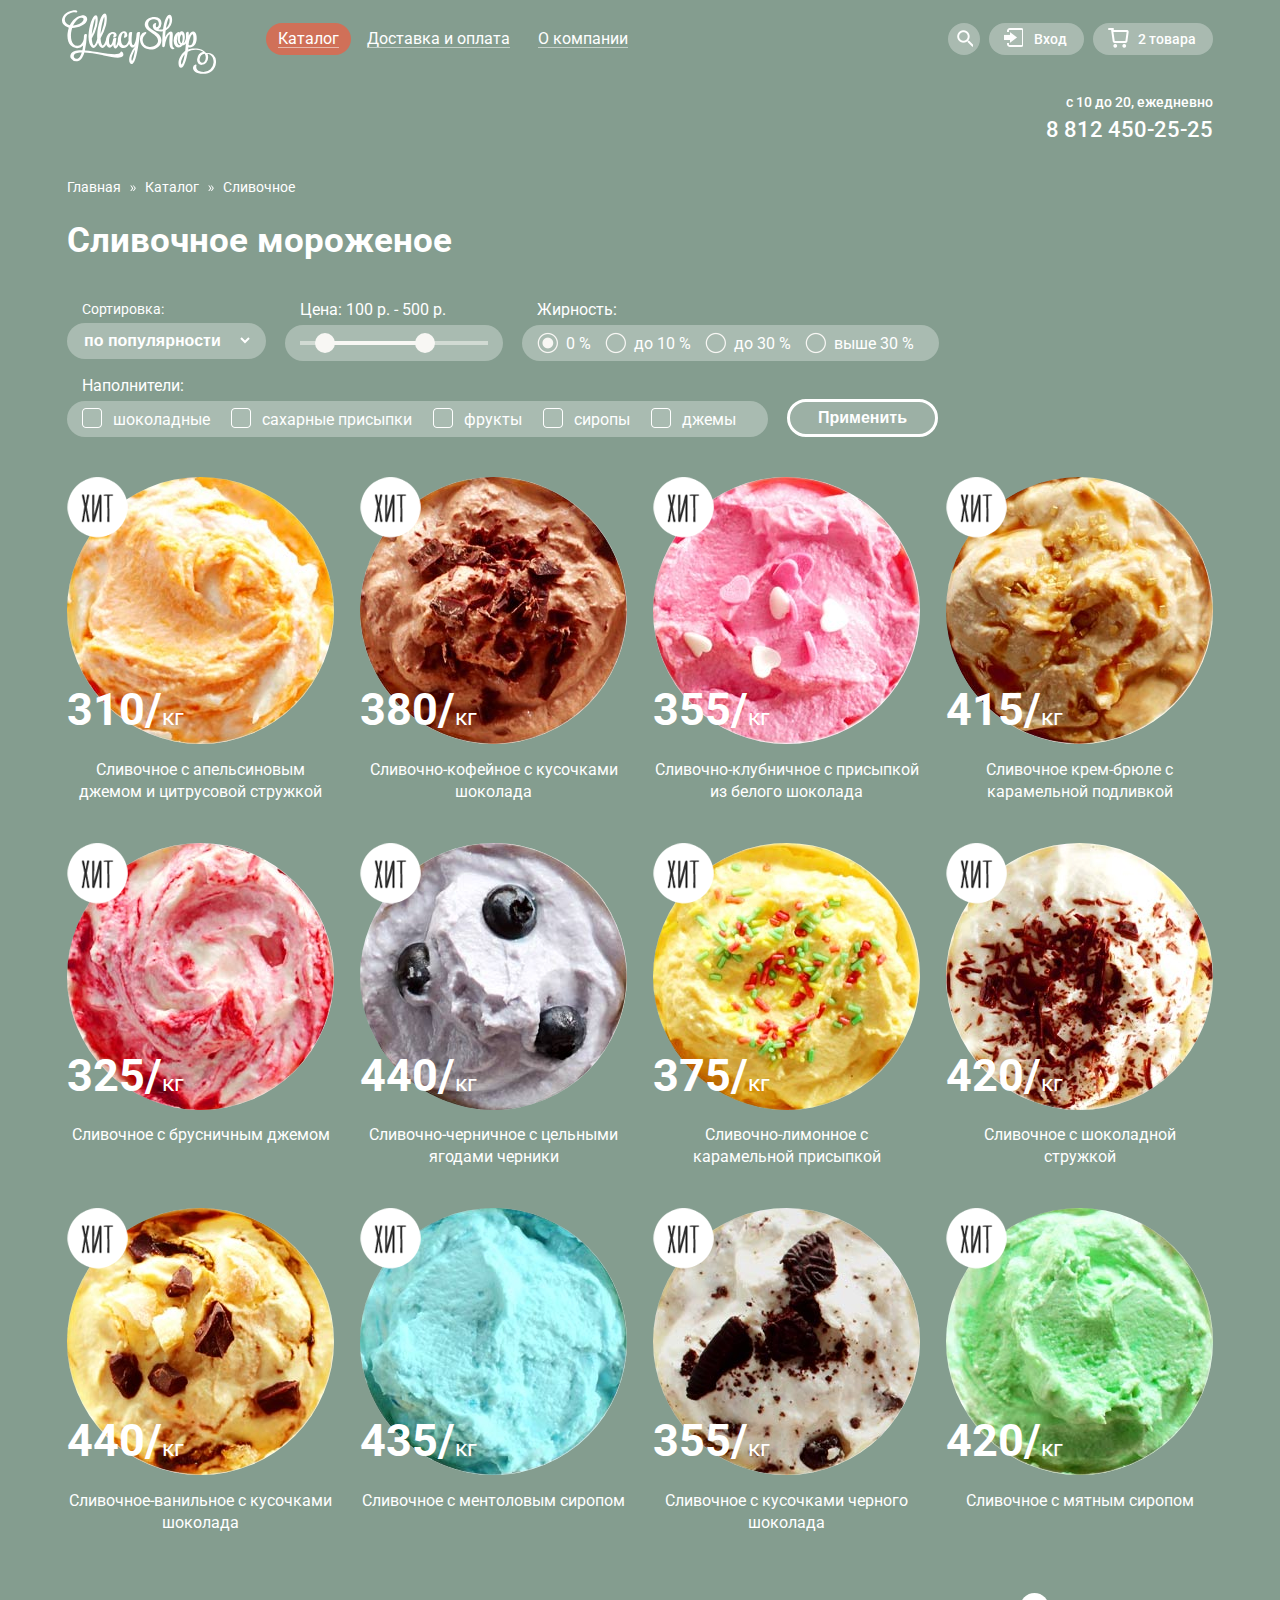
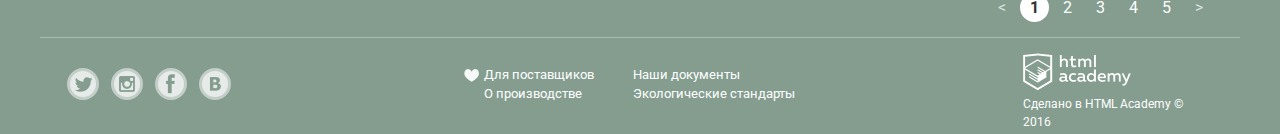
==== commit 5029a116: "финиш-исправления-1" ====
--- a/gllacy-catalog.html
+++ b/gllacy-catalog.html
@@ -200,9 +200,8 @@
             </div>
             <p class="product-item__priсe"><span>310/</span>кг</p>
             <p class="product-item__description">Сливочное с апельсиновым джемом и цитрусовой стружкой</p>
-            <div class="product-item__link-wrapper">
-              <a href="" class="product-item__link btn">Быстрый просмотр</a>
-            </div>
+            <a href="" class="product-item__link btn">Быстрый просмотр</a>
+            <div class="product-item__hover"></div>
           </article>
           <article class="product-item product-item--hit">
             <div class="product-item__img">
@@ -210,9 +209,8 @@
             </div>
             <p class="product-item__priсe"><span>380/</span>кг</p>
             <p class="product-item__description">Сливочно-кофейное с кусочками шоколада</p>
-            <div class="product-item__link-wrapper">
-              <a href="" class="product-item__link btn">Быстрый просмотр</a>
-            </div>
+            <a href="" class="product-item__link btn">Быстрый просмотр</a>
+            <div class="product-item__hover"></div>
           </article>
           <article class="product-item product-item--hit">
             <div class="product-item__img">
@@ -220,9 +218,8 @@
             </div>
             <p class="product-item__priсe"><span>355/</span>кг</p>
             <p class="product-item__description">Сливочно-клубничное с присыпкой из белого шоколада</p>
-            <div class="product-item__link-wrapper">
-              <a href="" class="product-item__link btn">Быстрый просмотр</a>
-            </div>
+            <a href="" class="product-item__link btn">Быстрый просмотр</a>
+            <div class="product-item__hover"></div>
           </article>
           <article class="product-item product-item--hit">
             <div class="product-item__img">
@@ -230,9 +227,8 @@
             </div>
             <p class="product-item__priсe"><span>415/</span>кг</p>
             <p class="product-item__description">Сливочное крем-брюле с карамельной подливкой</p>
-            <div class="product-item__link-wrapper">
-              <a href="" class="product-item__link btn">Быстрый просмотр</a>
-            </div>
+            <a href="" class="product-item__link btn">Быстрый просмотр</a>
+            <div class="product-item__hover"></div>
           </article>
           <article class="product-item product-item--hit">
             <div class="product-item__img">
@@ -240,9 +236,8 @@
             </div>
             <p class="product-item__priсe"><span>325/</span>кг</p>
             <p class="product-item__description">Сливочное с брусничным джемом</p>
-            <div class="product-item__link-wrapper">
-              <a href="" class="product-item__link btn">Быстрый просмотр</a>
-            </div>
+            <a href="" class="product-item__link btn">Быстрый просмотр</a>
+            <div class="product-item__hover"></div>
           </article>
           <article class="product-item product-item--hit">
             <div class="product-item__img">
@@ -250,9 +245,8 @@
             </div>
             <p class="product-item__priсe"><span>440/</span>кг</p>
             <p class="product-item__description">Сливочно-черничное с цельными ягодами черники</p>
-            <div class="product-item__link-wrapper">
-              <a href="" class="product-item__link btn">Быстрый просмотр</a>
-            </div>
+            <a href="" class="product-item__link btn">Быстрый просмотр</a>
+            <div class="product-item__hover"></div>
           </article>
           <article class="product-item product-item--hit">
             <div class="product-item__img">
@@ -260,9 +254,8 @@
             </div>
             <p class="product-item__priсe"><span>375/</span>кг</p>
             <p class="product-item__description">Сливочно-лимонное с карамельной присыпкой</p>
-            <div class="product-item__link-wrapper">
-              <a href="" class="product-item__link btn">Быстрый просмотр</a>
-            </div>
+            <a href="" class="product-item__link btn">Быстрый просмотр</a>
+            <div class="product-item__hover"></div>
           </article>
           <article class="product-item product-item--hit">
             <div class="product-item__img">
@@ -270,9 +263,8 @@
             </div>
             <p class="product-item__priсe"><span>420/</span>кг</p>
             <p class="product-item__description">Сливочное с шоколадной стружкой</p>
-            <div class="product-item__link-wrapper">
-              <a href="" class="product-item__link btn">Быстрый просмотр</a>
-            </div>
+            <a href="" class="product-item__link btn">Быстрый просмотр</a>
+            <div class="product-item__hover"></div>
           </article>
           <article class="product-item product-item--hit">
             <div class="product-item__img">
@@ -280,9 +272,8 @@
             </div>
             <p class="product-item__priсe"><span>440/</span>кг</p>
             <p class="product-item__description">Сливочное-ванильное с кусочками шоколада</p>
-            <div class="product-item__link-wrapper">
-              <a href="" class="product-item__link btn">Быстрый просмотр</a>
-            </div>
+            <a href="" class="product-item__link btn">Быстрый просмотр</a>
+            <div class="product-item__hover"></div>
           </article>
           <article class="product-item product-item--hit">
             <div class="product-item__img">
@@ -290,9 +281,8 @@
             </div>
             <p class="product-item__priсe"><span>435/</span>кг</p>
             <p class="product-item__description">Сливочное с ментоловым сиропом</p>
-            <div class="product-item__link-wrapper">
-              <a href="" class="product-item__link btn">Быстрый просмотр</a>
-            </div>
+            <a href="" class="product-item__link btn">Быстрый просмотр</a>
+            <div class="product-item__hover"></div>
           </article>
           <article class="product-item product-item--hit">
             <div class="product-item__img">
@@ -300,9 +290,8 @@
             </div>
             <p class="product-item__priсe"><span>355/</span>кг</p>
             <p class="product-item__description">Сливочное с кусочками черного шоколада</p>
-            <div class="product-item__link-wrapper">
-              <a href="" class="product-item__link btn">Быстрый просмотр</a>
-            </div>
+            <a href="" class="product-item__link btn">Быстрый просмотр</a>
+            <div class="product-item__hover"></div>
           </article>
           <article class="product-item product-item--hit">
             <div class="product-item__img">
@@ -310,9 +299,8 @@
             </div>
             <p class="product-item__priсe"><span>420/</span>кг</p>
             <p class="product-item__description">Сливочное с мятным сиропом</p>
-            <div class="product-item__link-wrapper">
-              <a href="" class="product-item__link btn">Быстрый просмотр</a>
-            </div>
+            <a href="" class="product-item__link btn">Быстрый просмотр</a>
+            <div class="product-item__hover"></div>
           </article>
         </section>
         <ul class="pagination">
--- a/css/style.css
+++ b/css/style.css
@@ -73,8 +73,12 @@
   margin: 0px;
 }
 
+td img {
+  border-radius: 50%;
+}
+
 .page-wrapper {
-  min-width: 940px;
+  min-width: 1200px;
   background-image: url(../img/slide-1.png);
   background-repeat: no-repeat;
   background-position: top center;
@@ -151,8 +155,8 @@
 }
 
 .main-nav__link:hover {
-  background: rgba(255, 255, 255, 0.7);
-  color: #232323;
+  background: #f7f6f3;
+  color: #323232;
   border-radius: 16px;
   font-weight: bold;
   z-index: 400;
@@ -261,6 +265,10 @@
 }
 
 .userblock__item--search:hover .search-form {
+  display: block;
+}
+
+.userblock__item--search:focus .search-form {
   display: block;
 }
 
@@ -423,7 +431,7 @@
   color: #323232;
   background: #fbfcfb;
   border: none;
-  padding: 10px 28px;
+  padding: 10px 31px;
 }
 
 .field-action__btn--white:active {
@@ -769,25 +777,36 @@
   margin-right: 0px;
 }
 
-.product-item__link-wrapper {
+.product-item__hover {
   display: none;
 }
 
-.product-item:hover .product-item__link-wrapper {
-  display: block;
+.product-item__hover {
   position: absolute;
   background: rgba(255, 255, 255, 0.2);
   z-index: 20;
   top: -10px;
+  bottom: -80px;
   left: -13px;
-  height: 420px;
   width: 293px;
   text-align: center;
   border-radius: 5px;
 }
 
+.product-item:hover .product-item__hover {
+  display: block;
+}
+
 .product-item__link {
-  margin-top: 360px;
+  bottom: -60px;
+  position: absolute;
+  display: inline;
+  margin: 0px 31px;
+  z-index: -1;
+}
+
+.product-item:hover .product-item__link {
+  z-index: 500;
 }
 
 .product-item::before {
@@ -805,6 +824,7 @@
 
 .product-item__img {
   border-radius: 50%;
+  margin-bottom: 10px;
 }
 
 .product-item__priсe {
@@ -1046,6 +1066,7 @@
 .page-footer {
   width: 1200px;
   margin: auto;
+  border-top: 1px solid #a9bbb1;
 }
 
 .page-footer__wrapper::after {
@@ -1057,7 +1078,7 @@
 .social-block {
   float: left;
   position: relative;
-  margin-top: 35px;
+  margin-top: 30px;
   margin-left: 27px;
   margin-bottom: 30px;
   width: 250px;
@@ -1101,7 +1122,7 @@
 .footer-links {
   margin: 0px;
   padding: 0px;
-  margin-top: 35px;
+  margin-top: 27px;
   margin-left: 135px;
   float: left;
   width: 420px;
@@ -1143,7 +1164,7 @@
 }
 
 .copyright {
-  margin-top: 20px;
+  margin-top: 15px;
   margin-right: 27px;
   width: 190px;
   float: right;
@@ -1422,10 +1443,9 @@
 }
 
 .pagination {
-  margin: 0px;
+  margin: 25px 27px 20px 0px;
   padding: 0px;
   float: right;
-  margin-right: 27px;
 }
 
 .pagination__item {
@@ -1435,7 +1455,7 @@
 .pagination__link {
   font-size: 16px;
   line-height: 18px;
-  padding: 5px 8px;
+  padding: 5px 10px;
 }
 
 .pagination__link:hover {
